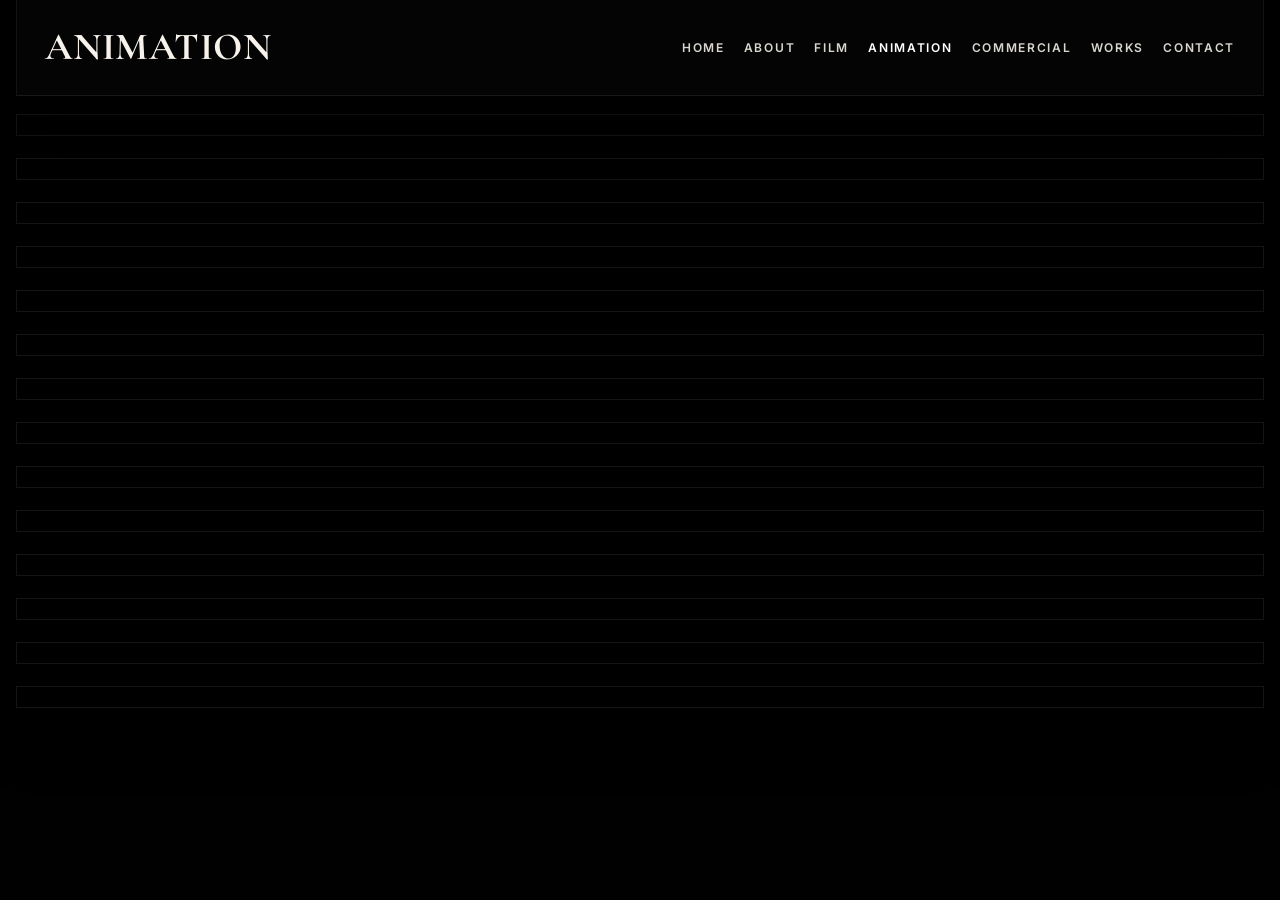
==== index.html @ 599faf60 "Add files via upload" ====
<!DOCTYPE html>
<html lang="ko">
<head>
  <meta charset="UTF-8" />
  <meta name="viewport" content="width=device-width, initial-scale=1.0" />
  <title>SoE! Portfolio</title>
  <link rel="preconnect" href="https://fonts.googleapis.com">
  <link rel="preconnect" href="https://fonts.gstatic.com" crossorigin>
  <link href="https://fonts.googleapis.com/css2?family=Cormorant+Garamond:wght@500;600;700&family=Inter:wght@400;500;600;700&display=swap" rel="stylesheet">
  <link rel="stylesheet" href="styles.css" />
</head>
<body>
  <header class="site-header">
    <div class="site-header__inner">
      <div id="currentLabel" class="current-label">SoE!</div>
      <nav class="site-nav" aria-label="Primary">
        <a href="#home" data-nav="home">HOME</a>
        <a href="#about" data-nav="about">ABOUT</a>
        <a href="#film" data-nav="film">FILM</a>
        <a href="#animation-1" data-nav="animation">ANIMATION</a>
        <a href="#commercial-1" data-nav="commercial">COMMERCIAL</a>
        <a href="#works-1" data-nav="works">WORKS</a>
        <a href="#contact-1" data-nav="contact">CONTACT</a>
      </nav>
    </div>
  </header>

  <main>
    <section id="home" class="panel" data-group="home">
      <div class="panel__inner video-frame" data-video="assets/page_01.mp4" data-poster="assets/page_01.png">
        <img src="assets/page_01.png" alt="Home visual" loading="eager" />
      </div>
    </section>

    <section id="about" class="panel" data-group="about">
      <div class="panel__inner video-frame" data-video="assets/page_02.mp4" data-poster="assets/page_02.png">
        <img src="assets/page_02.png" alt="About visual" loading="lazy" />
      </div>
    </section>

    <section id="film" class="panel" data-group="film">
      <div class="panel__inner video-frame" data-video="assets/page_03.mp4" data-poster="assets/page_03.png">
        <img src="assets/page_03.png" alt="Film visual" loading="lazy" />
      </div>
    </section>

    <section id="animation-1" class="panel" data-group="animation">
      <div class="panel__inner video-frame" data-video="assets/page_04.mp4" data-poster="assets/page_04.png">
        <img src="assets/page_04.png" alt="Animation visual 1" loading="lazy" />
      </div>
    </section>

    <section id="animation-2" class="panel" data-group="animation">
      <div class="panel__inner video-frame" data-video="assets/page_05.mp4" data-poster="assets/page_05.png">
        <img src="assets/page_05.png" alt="Animation visual 2" loading="lazy" />
      </div>
    </section>

    <section id="commercial-1" class="panel" data-group="commercial">
      <div class="panel__inner video-frame" data-video="assets/page_06.mp4" data-poster="assets/page_06.png">
        <img src="assets/page_06.png" alt="Commercial visual 1" loading="lazy" />
      </div>
    </section>

    <section id="commercial-2" class="panel" data-group="commercial">
      <div class="panel__inner video-frame" data-video="assets/page_07.mp4" data-poster="assets/page_07.png">
        <img src="assets/page_07.png" alt="Commercial visual 2" loading="lazy" />
      </div>
    </section>

    <section id="commercial-3" class="panel" data-group="commercial">
      <div class="panel__inner video-frame" data-video="assets/page_08.mp4" data-poster="assets/page_08.png">
        <img src="assets/page_08.png" alt="Commercial visual 3" loading="lazy" />
      </div>
    </section>

    <section id="works-1" class="panel" data-group="works">
      <div class="panel__inner video-frame" data-video="assets/page_09.mp4" data-poster="assets/page_09.png">
        <img src="assets/page_09.png" alt="Works visual 1" loading="lazy" />
      </div>
    </section>

    <section id="works-2" class="panel" data-group="works">
      <div class="panel__inner video-frame" data-video="assets/page_10.mp4" data-poster="assets/page_10.png">
        <img src="assets/page_10.png" alt="Works visual 2" loading="lazy" />
      </div>
    </section>

    <section id="works-3" class="panel" data-group="works">
      <div class="panel__inner video-frame" data-video="assets/page_11.mp4" data-poster="assets/page_11.png">
        <img src="assets/page_11.png" alt="Works visual 3" loading="lazy" />
      </div>
    </section>

    <section id="works-4" class="panel" data-group="works">
      <div class="panel__inner video-frame" data-video="assets/page_12.mp4" data-poster="assets/page_12.png">
        <img src="assets/page_12.png" alt="Works visual 4" loading="lazy" />
      </div>
    </section>

    <section id="contact-1" class="panel" data-group="contact">
      <div class="panel__inner video-frame" data-video="assets/page_13.mp4" data-poster="assets/page_13.png">
        <img src="assets/page_13.png" alt="Contact visual 1" loading="lazy" />
      </div>
    </section>

    <section id="contact-2" class="panel" data-group="contact">
      <div class="panel__inner video-frame" data-video="assets/page_14.mp4" data-poster="assets/page_14.png">
        <img src="assets/page_14.png" alt="Contact visual 2" loading="lazy" />
      </div>
    </section>
  </main>

  <button class="back-to-top" aria-label="Back to top">↑</button>

  <script src="script.js"></script>
</body>
</html>
---- styles.css ----
:root{
  --bg:#010101;
  --panel:#060606;
  --text:#f7f2ec;
  --line:rgba(255,255,255,.1);
  --header-h:96px;
  --page-width:min(1440px, calc(100vw - 32px));
  --shadow:0 22px 60px rgba(0,0,0,.42);
}

*{box-sizing:border-box}
html{scroll-behavior:smooth}
body{
  margin:0;
  background:var(--bg);
  color:var(--text);
  font-family:Inter,system-ui,sans-serif;
}

.site-header{
  position:fixed;
  inset:0 0 auto 0;
  z-index:100;
  pointer-events:none;
}

.site-header__inner{
  width:var(--page-width);
  height:var(--header-h);
  margin:0 auto;
  display:flex;
  align-items:center;
  justify-content:space-between;
  gap:24px;
  padding:20px 28px;
  background:rgba(5,5,5,.92);
  border-inline:1px solid rgba(255,255,255,.06);
  border-bottom:1px solid rgba(255,255,255,.08);
  backdrop-filter:blur(8px);
  box-shadow:var(--shadow);
  pointer-events:auto;
}

.current-label{
  flex:0 0 auto;
  font-family:"Cormorant Garamond", serif;
  font-size:clamp(34px, 3vw, 58px);
  font-weight:700;
  line-height:.9;
  letter-spacing:.02em;
  text-transform:uppercase;
  white-space:nowrap;
}

.site-nav{
  display:flex;
  align-items:center;
  justify-content:flex-end;
  gap:clamp(14px, 1.5vw, 28px);
  flex-wrap:wrap;
}

.site-nav a{
  color:rgba(247,242,236,.88);
  text-decoration:none;
  font-size:clamp(12px,.9vw,15px);
  line-height:1;
  letter-spacing:.14em;
  font-weight:600;
  text-transform:uppercase;
  transition:color .18s ease, opacity .18s ease;
}

.site-nav a:hover,
.site-nav a[aria-current="page"]{
  color:#fff;
}

main{
  padding:calc(var(--header-h) + 18px) 16px 72px;
}

.panel{
  width:var(--page-width);
  margin:0 auto 22px;
  scroll-margin-top:calc(var(--header-h) + 16px);
}

.panel__inner{
  position:relative;
  background:var(--panel);
  border:1px solid rgba(255,255,255,.06);
  box-shadow:var(--shadow);
  overflow:hidden;
}

.panel__inner img,
.panel__inner video{
  display:block;
  width:100%;
  height:auto;
}

.panel__inner img{
  opacity:1;
}

.panel__inner.has-video img{
  opacity:0;
  pointer-events:none;
}

.panel__inner.video-fallback img{
  opacity:1;
  pointer-events:auto;
}

.panel__inner video{
  position:absolute;
  inset:0;
  width:100%;
  height:100%;
  object-fit:cover;
  opacity:1;
  background:#000;
}

.panel__inner.video-fallback video{
  opacity:0;
  pointer-events:none;
}

.back-to-top{
  position:fixed;
  right:22px;
  bottom:22px;
  width:46px;
  height:46px;
  border:1px solid rgba(255,255,255,.16);
  background:rgba(255,255,255,.06);
  color:var(--text);
  border-radius:999px;
  cursor:pointer;
  z-index:110;
  display:grid;
  place-items:center;
  opacity:0;
  pointer-events:none;
  transition:opacity .2s ease, transform .2s ease;
}

.back-to-top.show{
  opacity:1;
  pointer-events:auto;
}
.back-to-top:hover{transform:translateY(-2px)}

@media (max-width: 900px){
  :root{ --header-h:126px; --page-width:calc(100vw - 16px); }
  .site-header__inner{
    align-items:flex-start;
    justify-content:center;
    flex-direction:column;
    gap:14px;
    padding:16px;
  }
  .current-label{ font-size:clamp(28px, 7vw, 42px); }
  .site-nav{
    width:100%;
    justify-content:center;
    gap:10px;
  }
  .site-nav a{
    font-size:10px;
    letter-spacing:.1em;
  }
  main{ padding:calc(var(--header-h) + 12px) 8px 56px; }
  .panel{ margin-bottom:14px; }
}
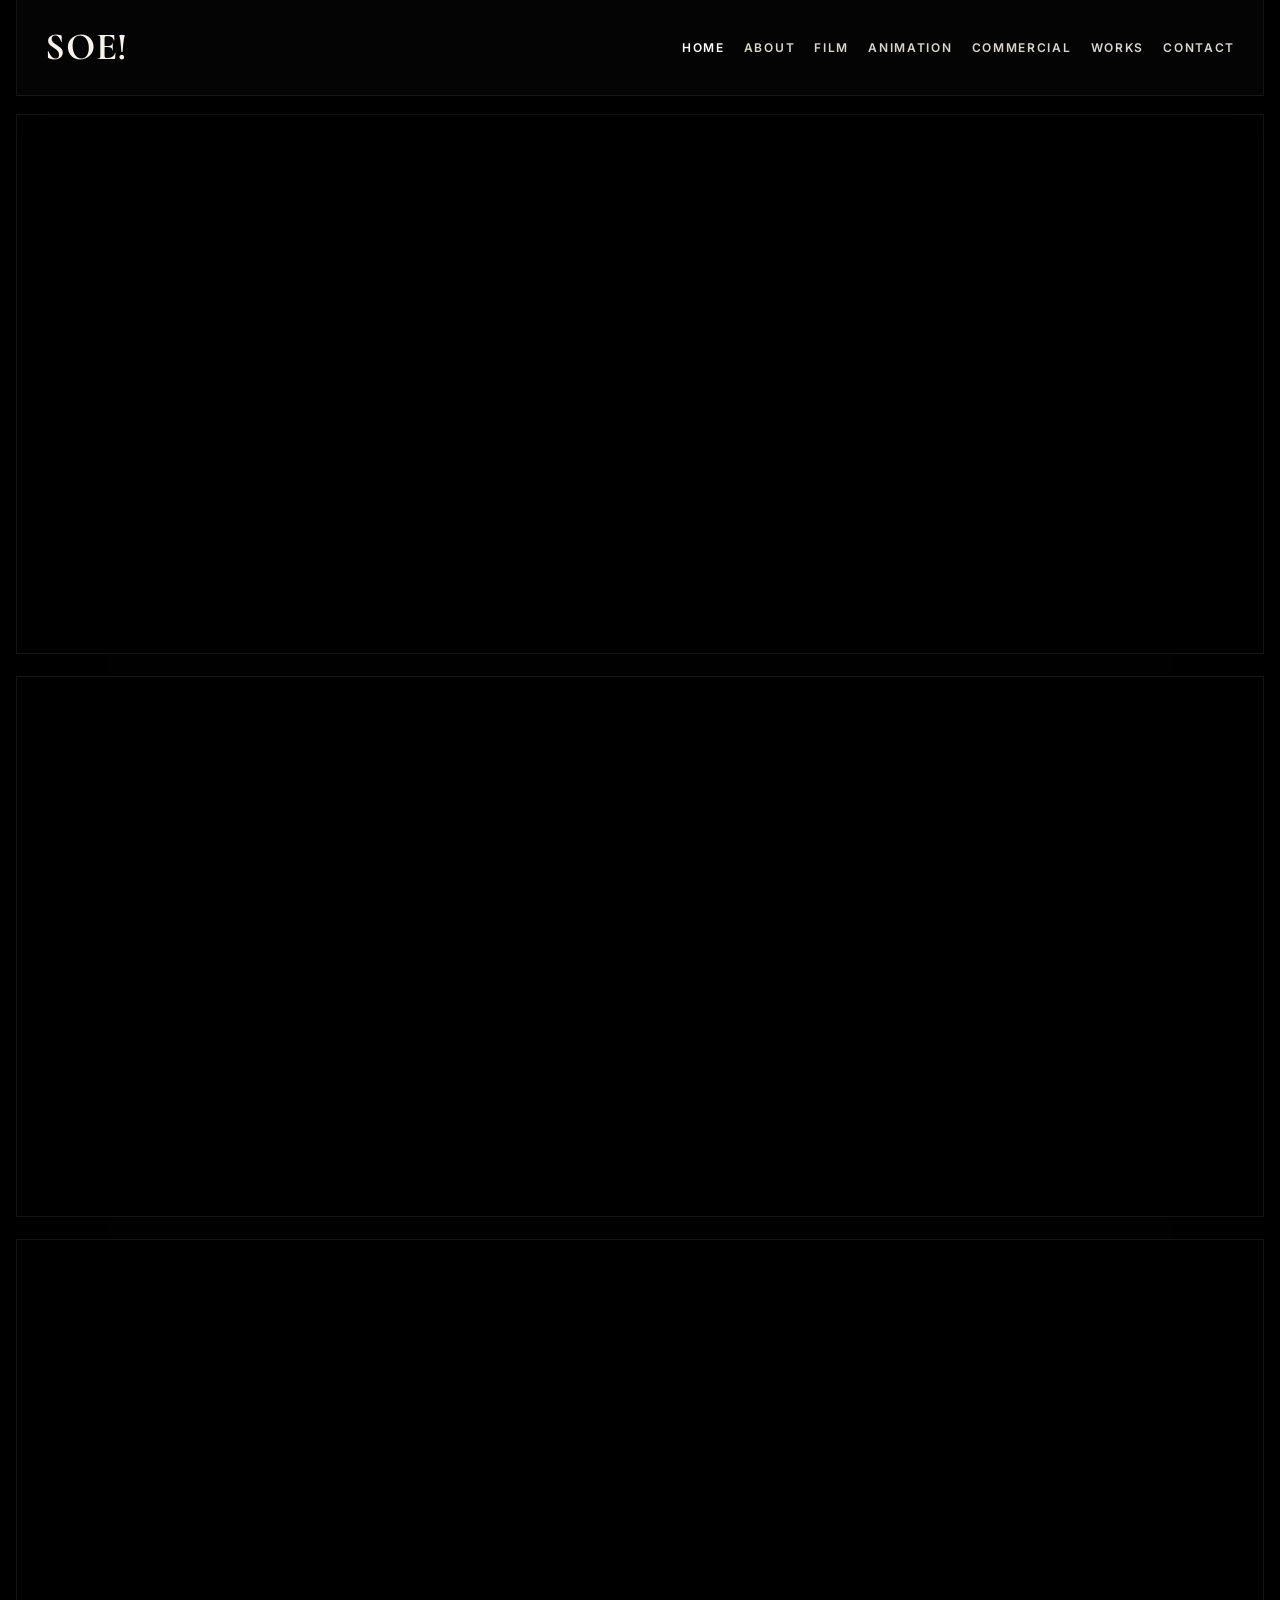
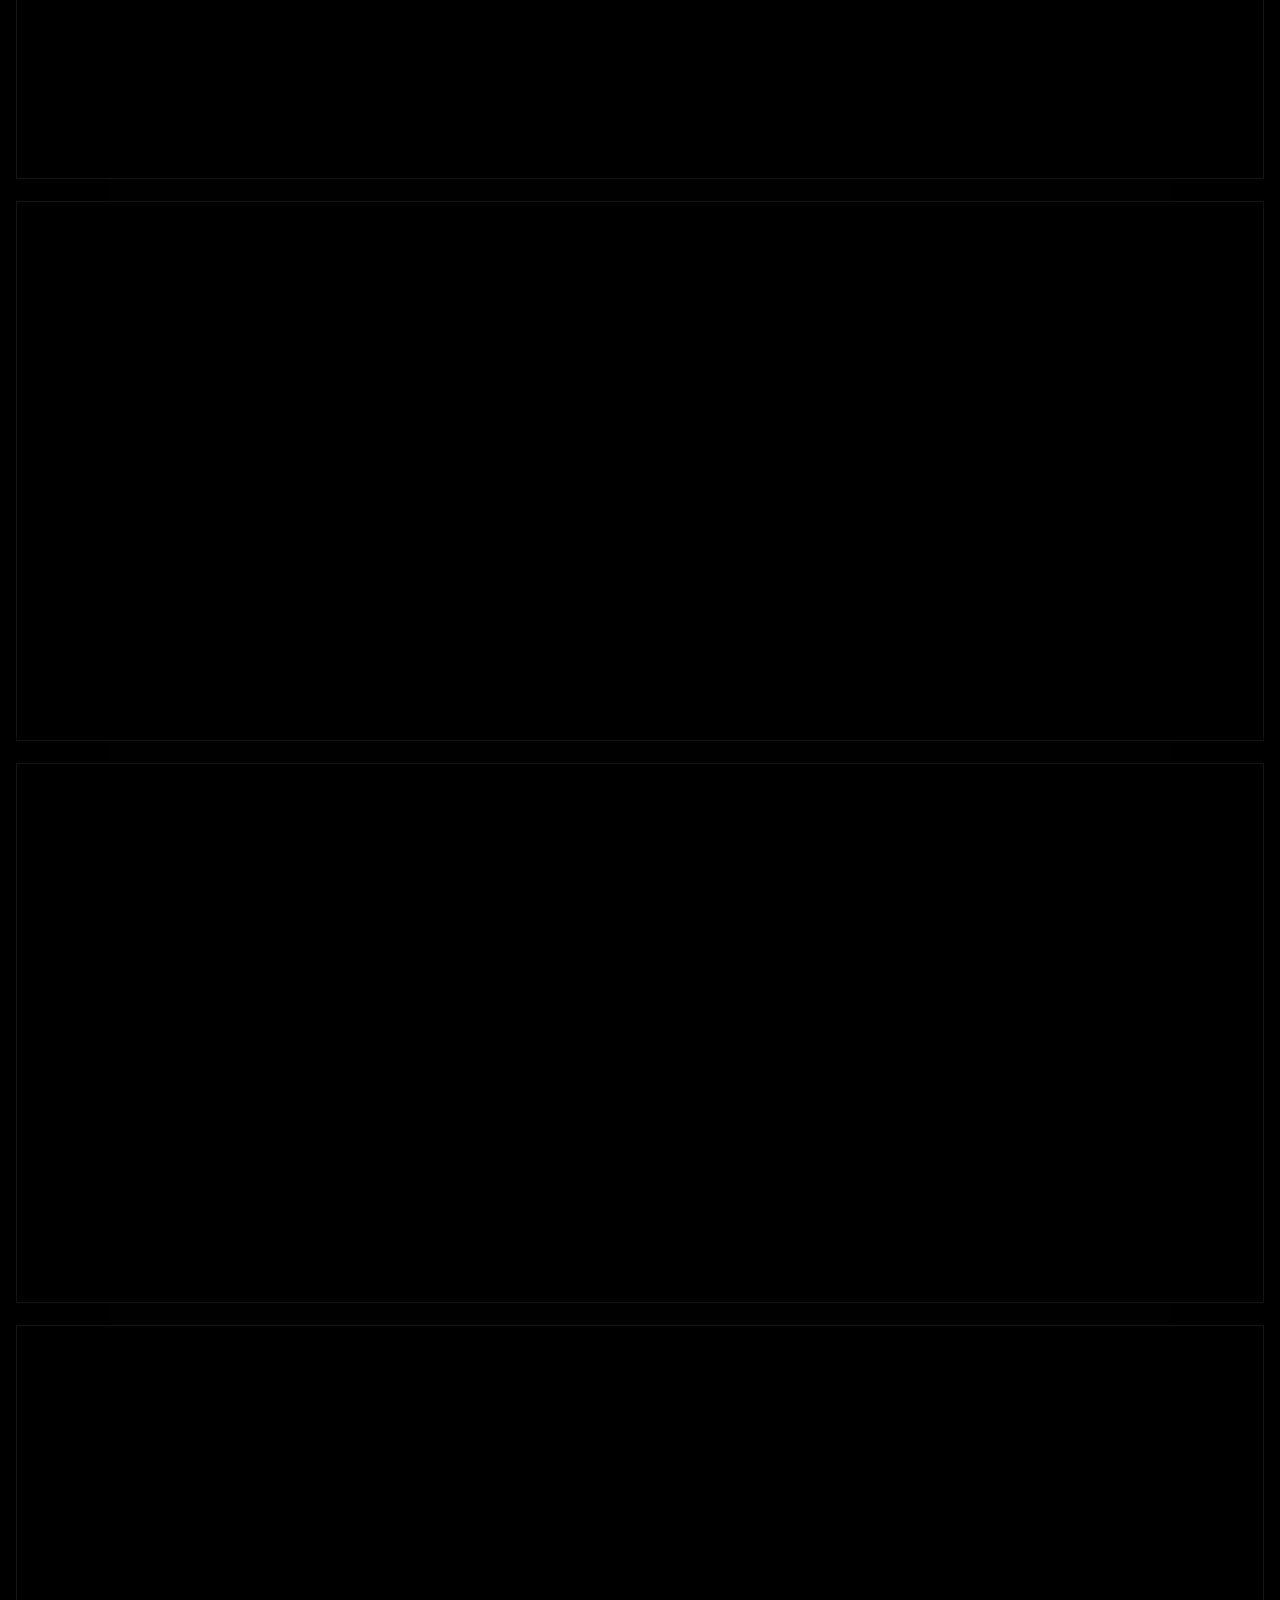
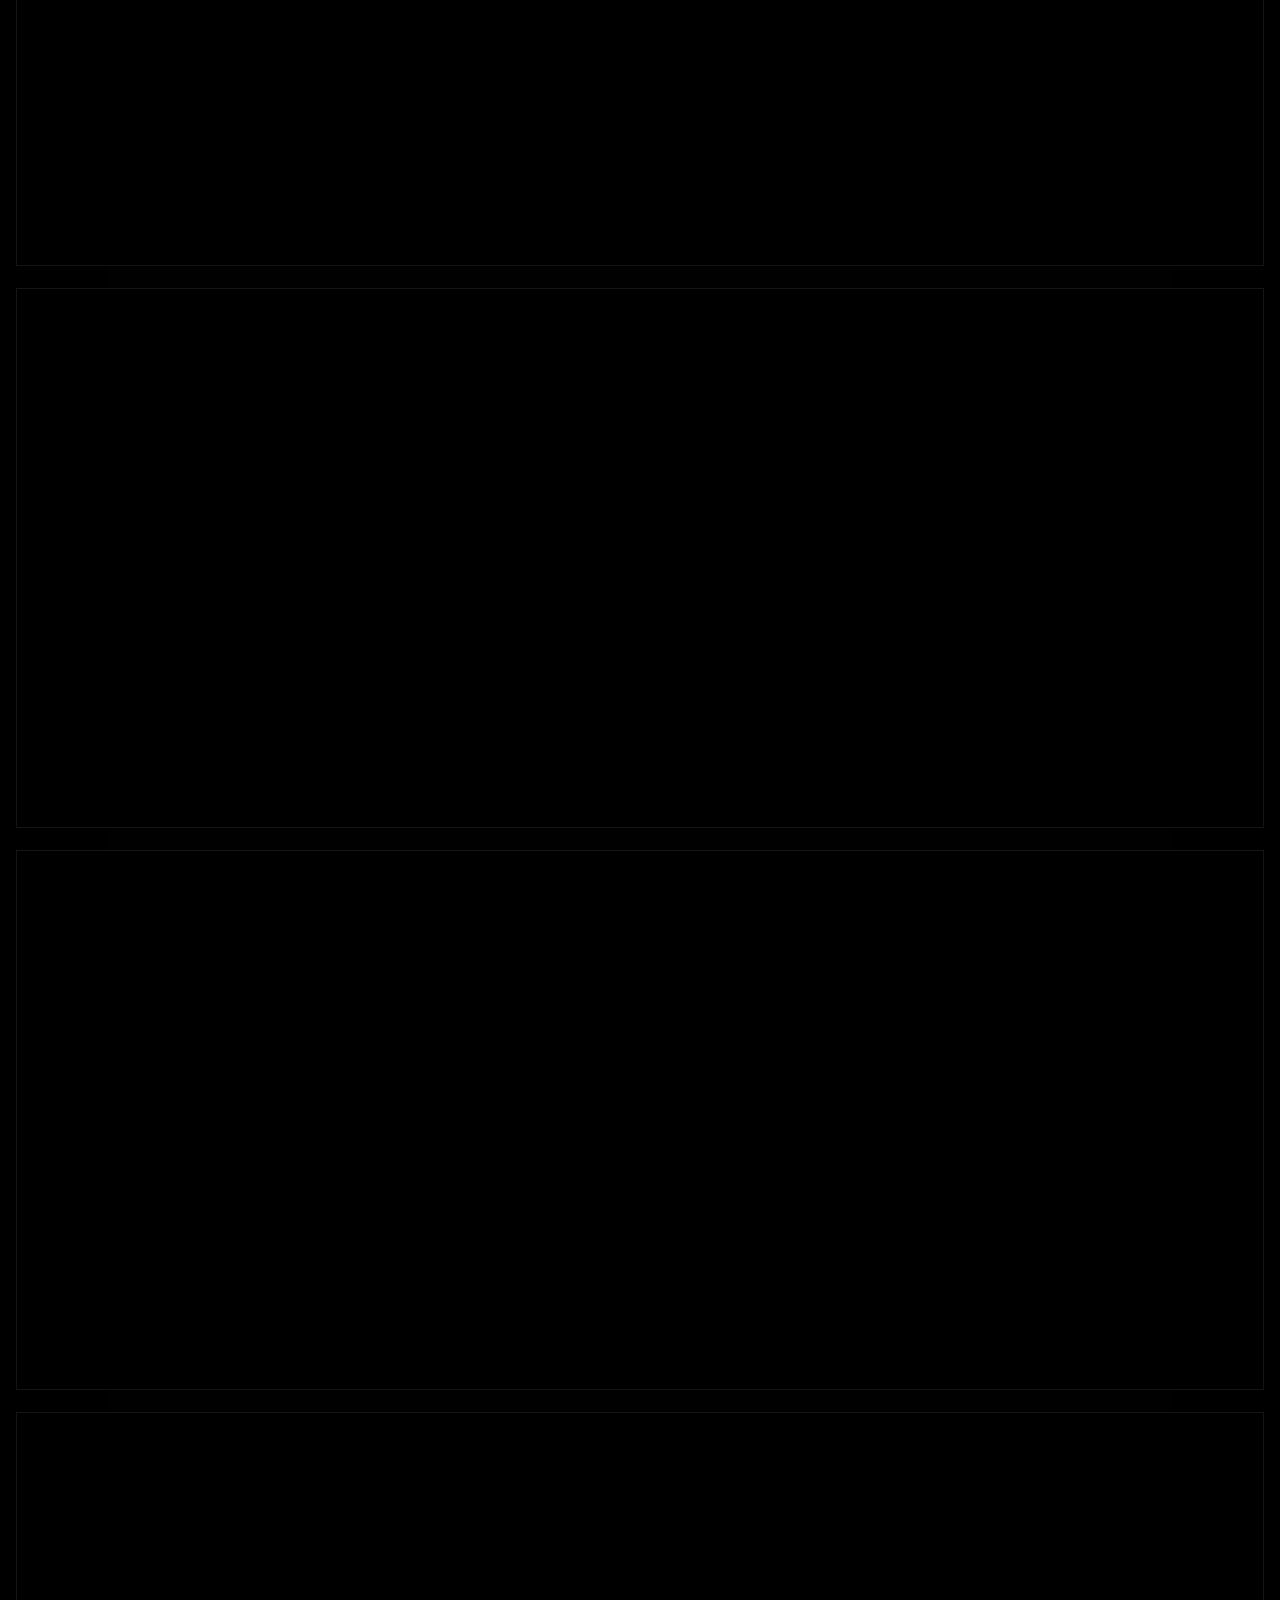
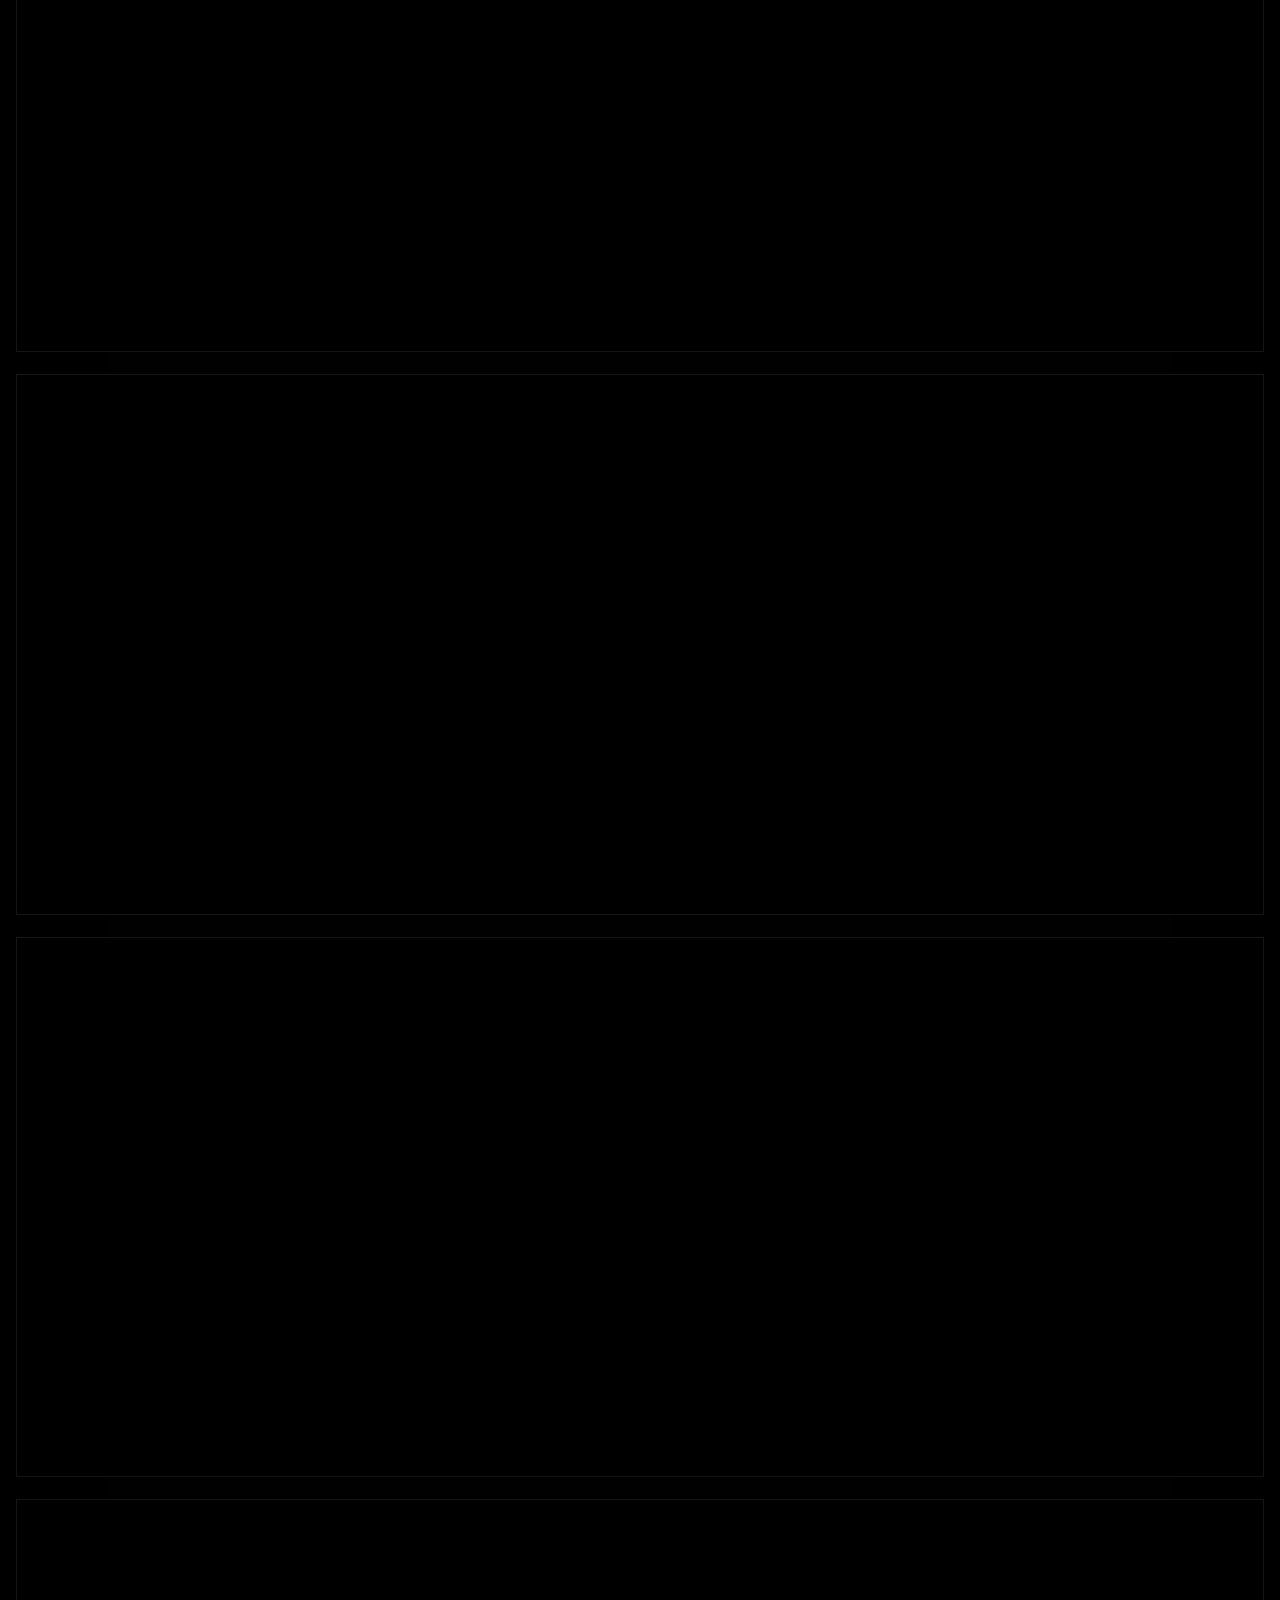
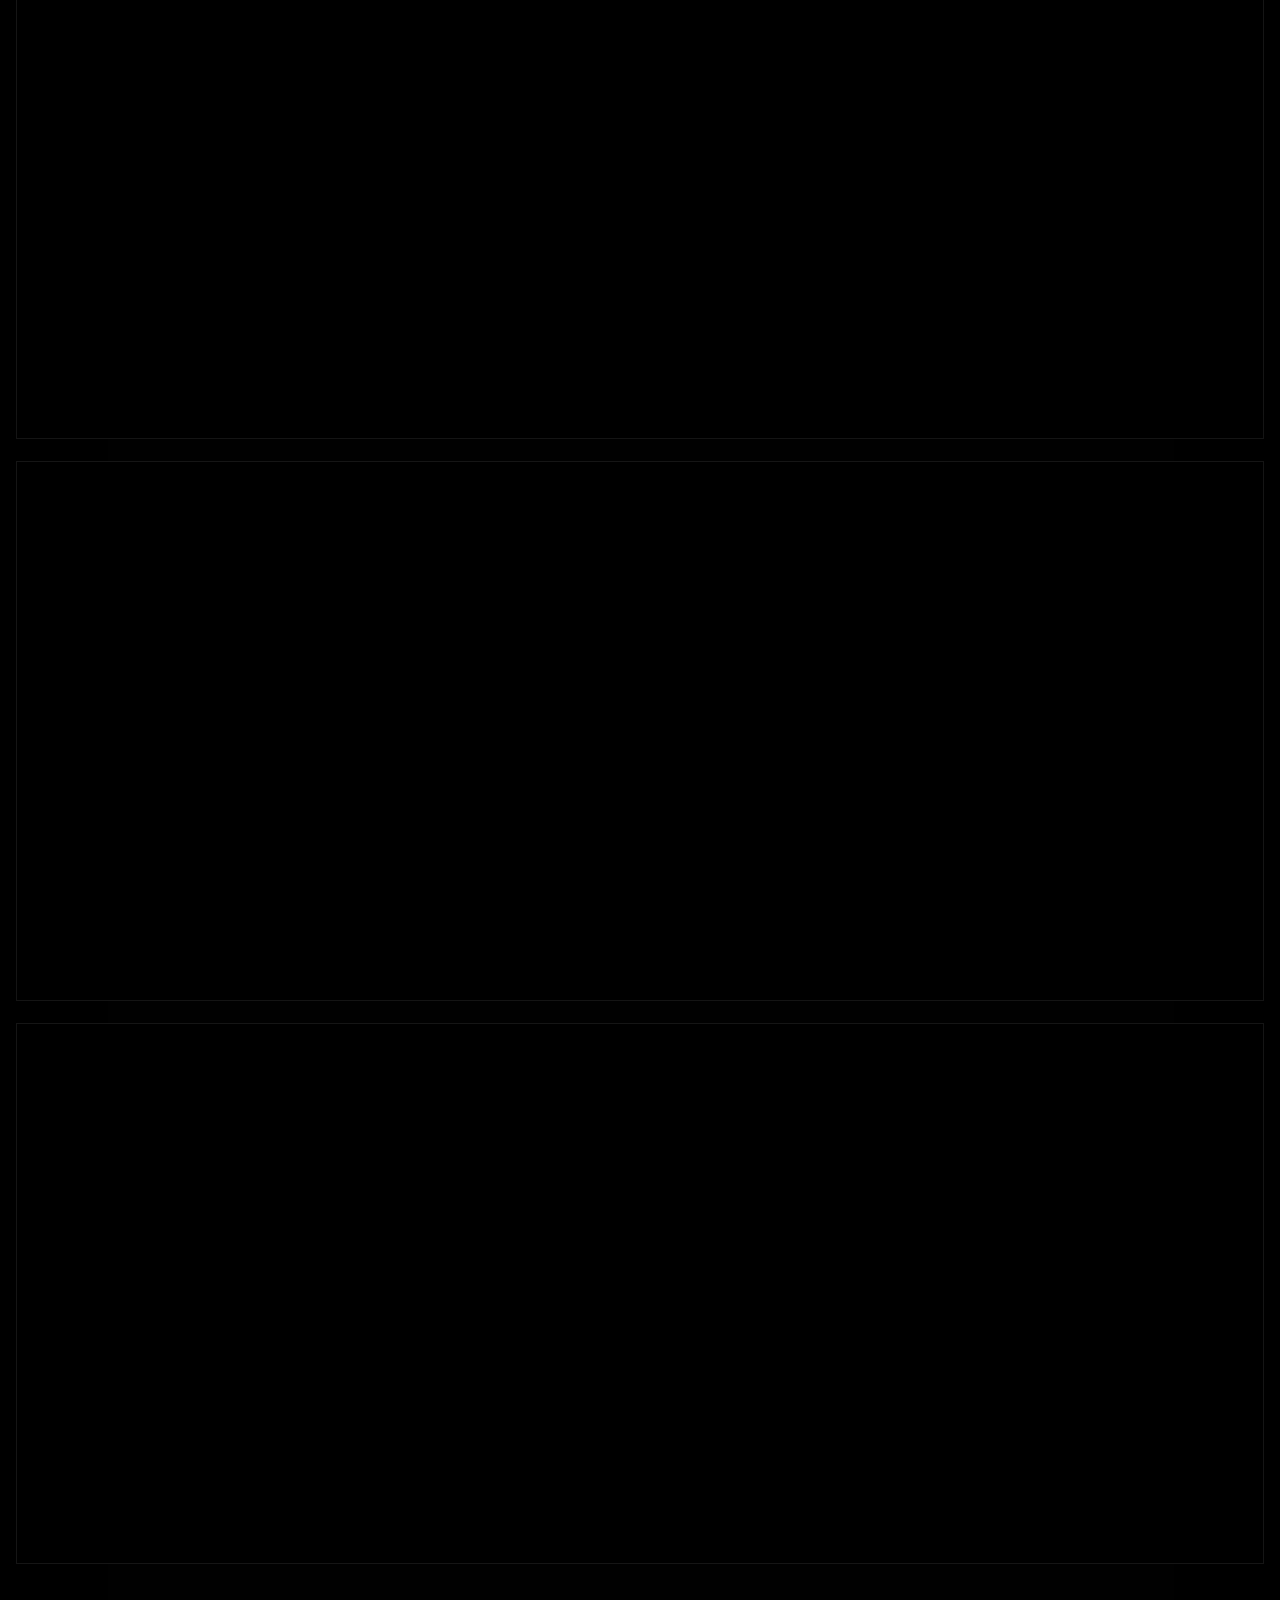
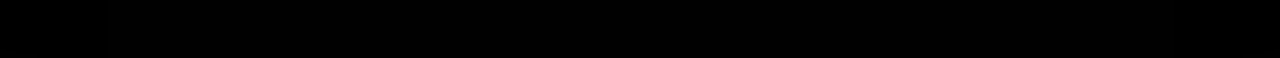
==== commit 15ace55f: "Add project media crop and watch film links" ====
--- a/index.html
+++ b/index.html
@@ -41,42 +41,91 @@
     <section id="film" class="panel" data-group="film">
       <div class="panel__inner video-frame" data-video="assets/page_03.mp4" data-poster="assets/page_03.png">
         <img src="assets/page_03.png" alt="Film visual" loading="lazy" />
+        <a
+          class="watch-film-link watch-film-link--film"
+          href="https://www.youtube.com/"
+          target="_blank"
+          rel="noopener noreferrer"
+          aria-label="Watch film for Film project"
+        ></a>
       </div>
     </section>
 
     <section id="animation-1" class="panel" data-group="animation">
       <div class="panel__inner video-frame" data-video="assets/page_04.mp4" data-poster="assets/page_04.png">
         <img src="assets/page_04.png" alt="Animation visual 1" loading="lazy" />
+        <a
+          class="watch-film-link watch-film-link--animation-1"
+          href="https://www.youtube.com/"
+          target="_blank"
+          rel="noopener noreferrer"
+          aria-label="Watch film for Animation project 1"
+        ></a>
       </div>
     </section>
 
     <section id="animation-2" class="panel" data-group="animation">
       <div class="panel__inner video-frame" data-video="assets/page_05.mp4" data-poster="assets/page_05.png">
         <img src="assets/page_05.png" alt="Animation visual 2" loading="lazy" />
+        <a
+          class="watch-film-link watch-film-link--animation-2"
+          href="https://www.youtube.com/"
+          target="_blank"
+          rel="noopener noreferrer"
+          aria-label="Watch film for Animation project 2"
+        ></a>
       </div>
     </section>
 
     <section id="commercial-1" class="panel" data-group="commercial">
       <div class="panel__inner video-frame" data-video="assets/page_06.mp4" data-poster="assets/page_06.png">
         <img src="assets/page_06.png" alt="Commercial visual 1" loading="lazy" />
+        <a
+          class="watch-film-link watch-film-link--commercial-1"
+          href="https://www.youtube.com/"
+          target="_blank"
+          rel="noopener noreferrer"
+          aria-label="Watch film for Commercial project 1"
+        ></a>
       </div>
     </section>
 
     <section id="commercial-2" class="panel" data-group="commercial">
       <div class="panel__inner video-frame" data-video="assets/page_07.mp4" data-poster="assets/page_07.png">
         <img src="assets/page_07.png" alt="Commercial visual 2" loading="lazy" />
+        <a
+          class="watch-film-link watch-film-link--commercial-2"
+          href="https://www.youtube.com/"
+          target="_blank"
+          rel="noopener noreferrer"
+          aria-label="Watch film for Commercial project 2"
+        ></a>
       </div>
     </section>
 
     <section id="commercial-3" class="panel" data-group="commercial">
       <div class="panel__inner video-frame" data-video="assets/page_08.mp4" data-poster="assets/page_08.png">
         <img src="assets/page_08.png" alt="Commercial visual 3" loading="lazy" />
+        <a
+          class="watch-film-link watch-film-link--commercial-3"
+          href="https://www.youtube.com/"
+          target="_blank"
+          rel="noopener noreferrer"
+          aria-label="Watch film for Commercial project 3"
+        ></a>
       </div>
     </section>
 
     <section id="works-1" class="panel" data-group="works">
       <div class="panel__inner video-frame" data-video="assets/page_09.mp4" data-poster="assets/page_09.png">
         <img src="assets/page_09.png" alt="Works visual 1" loading="lazy" />
+        <a
+          class="watch-film-link watch-film-link--works-1"
+          href="https://www.youtube.com/"
+          target="_blank"
+          rel="noopener noreferrer"
+          aria-label="Watch film for Works project 1"
+        ></a>
       </div>
     </section>
 
--- a/styles.css
+++ b/styles.css
@@ -5,6 +5,8 @@
   --line:rgba(255,255,255,.1);
   --header-h:96px;
   --page-width:min(1440px, calc(100vw - 32px));
+  --project-crop-ratio:2.30993;
+  --project-crop-focus-y:53.5%;
   --shadow:0 22px 60px rgba(0,0,0,.42);
 }
 
@@ -88,6 +90,7 @@
 
 .panel__inner{
   position:relative;
+  aspect-ratio:var(--project-crop-ratio);
   background:var(--panel);
   border:1px solid rgba(255,255,255,.06);
   box-shadow:var(--shadow);
@@ -96,31 +99,30 @@
 
 .panel__inner img,
 .panel__inner video{
-  display:block;
-  width:100%;
-  height:auto;
-}
-
-.panel__inner img{
-  opacity:1;
-}
-
-.panel__inner.has-video img{
-  opacity:0;
-  pointer-events:none;
-}
-
-.panel__inner.video-fallback img{
-  opacity:1;
-  pointer-events:auto;
-}
-
-.panel__inner video{
   position:absolute;
   inset:0;
+  display:block;
   width:100%;
   height:100%;
   object-fit:cover;
+  object-position:center var(--project-crop-focus-y);
+}
+
+.panel__inner img{
+  opacity:1;
+}
+
+.panel__inner.has-video img{
+  opacity:0;
+  pointer-events:none;
+}
+
+.panel__inner.video-fallback img{
+  opacity:1;
+  pointer-events:auto;
+}
+
+.panel__inner video{
   opacity:1;
   background:#000;
 }
@@ -128,6 +130,61 @@
 .panel__inner.video-fallback video{
   opacity:0;
   pointer-events:none;
+}
+
+.watch-film-link{
+  position:absolute;
+  z-index:3;
+  display:block;
+}
+
+.watch-film-link--film{
+  left:82.15%;
+  top:42.3%;
+  width:11.3%;
+  height:4.9%;
+}
+
+.watch-film-link--animation-1{
+  left:82.45%;
+  top:73.1%;
+  width:11.1%;
+  height:4.9%;
+}
+
+.watch-film-link--animation-2{
+  left:43.9%;
+  top:78.2%;
+  width:11.1%;
+  height:5%;
+}
+
+.watch-film-link--commercial-1{
+  left:43.45%;
+  top:84.4%;
+  width:11.2%;
+  height:5%;
+}
+
+.watch-film-link--commercial-2{
+  left:44%;
+  top:84.2%;
+  width:11.1%;
+  height:4.9%;
+}
+
+.watch-film-link--commercial-3{
+  left:44%;
+  top:85.1%;
+  width:11.1%;
+  height:4.9%;
+}
+
+.watch-film-link--works-1{
+  left:82.8%;
+  top:84.9%;
+  width:11%;
+  height:4.8%;
 }
 
 .back-to-top{
@@ -176,4 +233,4 @@
   }
   main{ padding:calc(var(--header-h) + 12px) 8px 56px; }
   .panel{ margin-bottom:14px; }
-}+}
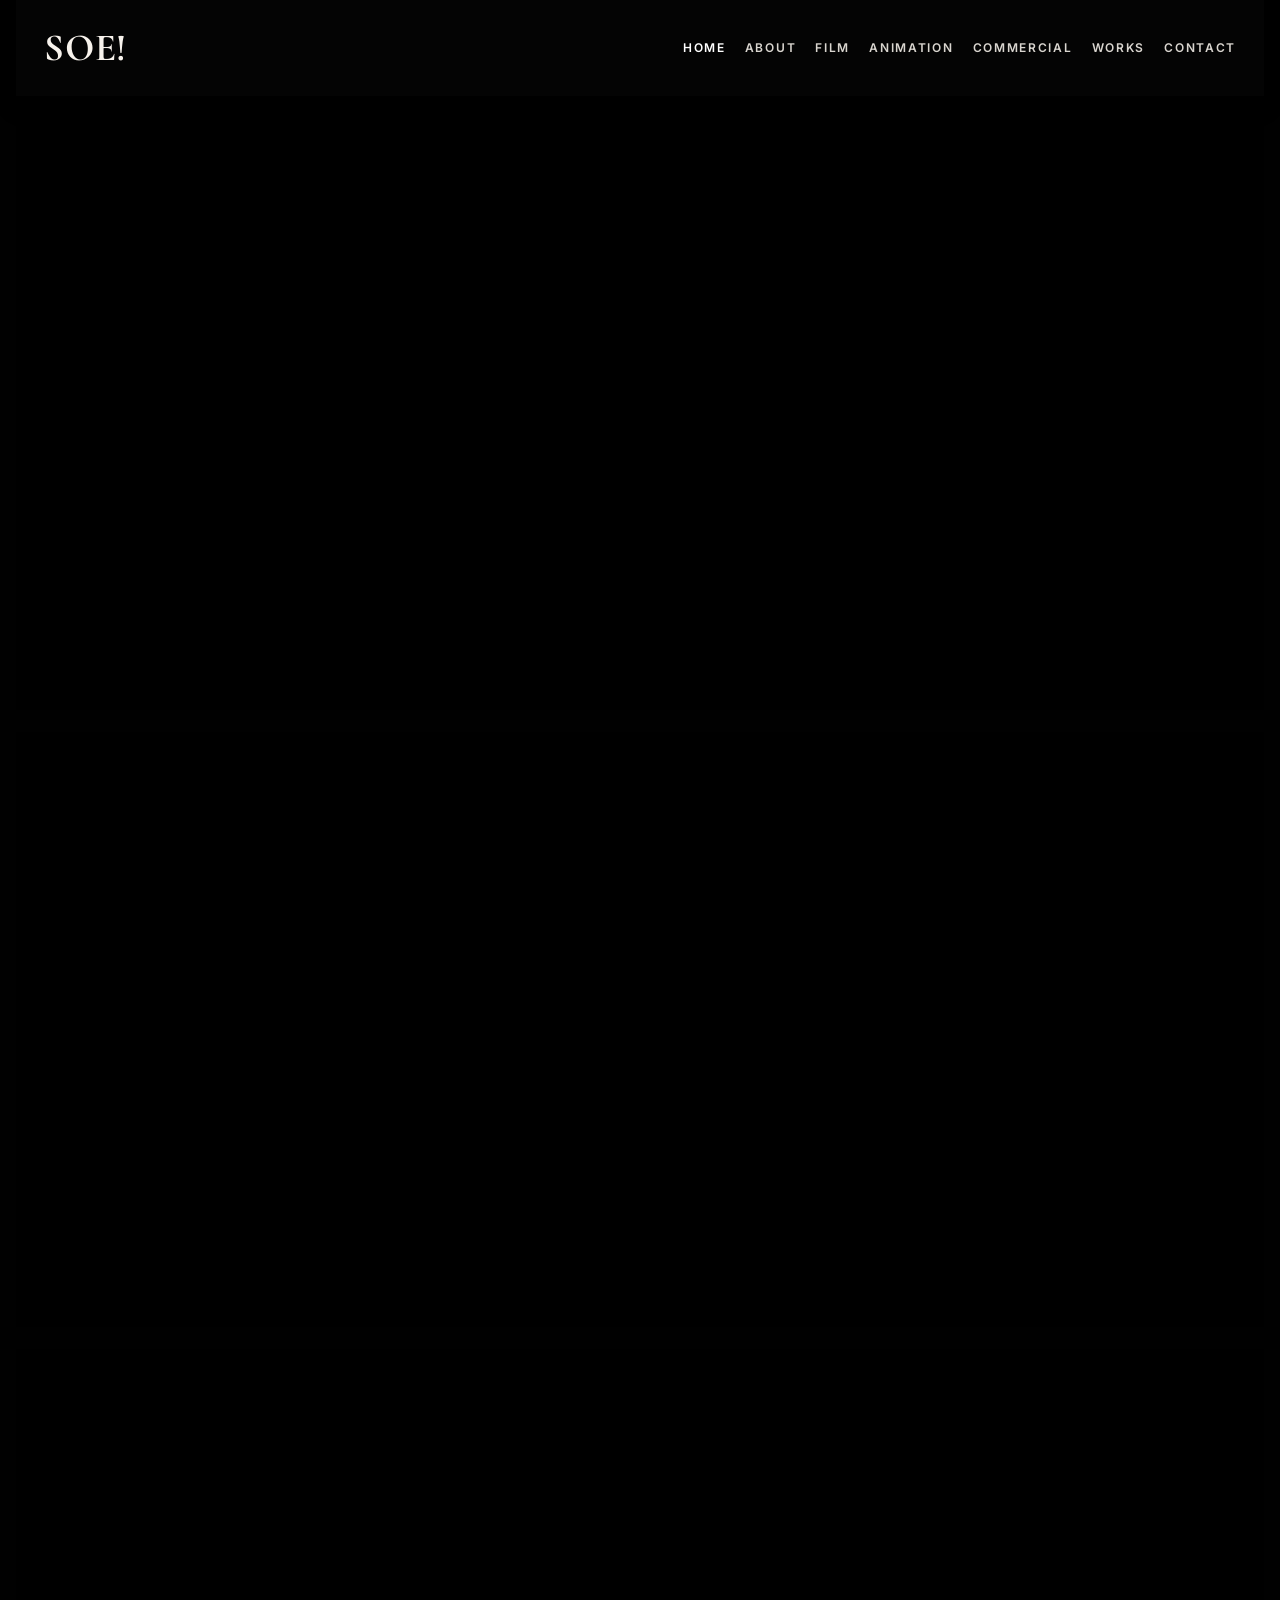
==== commit eaaad885: "Update index.html" ====
--- a/index.html
+++ b/index.html
@@ -142,11 +142,11 @@
     </section>
 
     <section id="works-4" class="panel" data-group="works">
-      <div class="panel__inner video-frame" data-video="assets/page_12.mp4" data-poster="assets/page_12.png">
-        <img src="assets/page_12.png" alt="Works visual 4" loading="lazy" />
-      </div>
-    </section>
-
+  <div class="panel__inner video-frame" data-video="assets/page_12.mp4" data-poster="assets/page_12.png" data-loop="true">
+    <img src="assets/page_12.png" alt="Works visual 4" loading="lazy" />
+  </div>
+</section>
+    
     <section id="contact-1" class="panel" data-group="contact">
       <div class="panel__inner video-frame" data-video="assets/page_13.mp4" data-poster="assets/page_13.png">
         <img src="assets/page_13.png" alt="Contact visual 1" loading="lazy" />
--- a/styles.css
+++ b/styles.css
@@ -2,12 +2,12 @@
   --bg:#010101;
   --panel:#060606;
   --text:#f7f2ec;
-  --line:rgba(255,255,255,.1);
+  --line:transparent;
   --header-h:96px;
   --page-width:min(1440px, calc(100vw - 32px));
-  --project-crop-ratio:2.30993;
-  --project-crop-focus-y:53.5%;
-  --shadow:0 22px 60px rgba(0,0,0,.42);
+  --project-crop-ratio:2.09498;
+  --project-crop-focus-y:100%;
+  --shadow:none;
 }
 
 *{box-sizing:border-box}
@@ -36,10 +36,10 @@
   gap:24px;
   padding:20px 28px;
   background:rgba(5,5,5,.92);
-  border-inline:1px solid rgba(255,255,255,.06);
-  border-bottom:1px solid rgba(255,255,255,.08);
+  border:none;
+  outline:none;
   backdrop-filter:blur(8px);
-  box-shadow:var(--shadow);
+  box-shadow:0 8px 24px rgba(0,0,0,.18);
   pointer-events:auto;
 }
 
@@ -92,8 +92,9 @@
   position:relative;
   aspect-ratio:var(--project-crop-ratio);
   background:var(--panel);
-  border:1px solid rgba(255,255,255,.06);
-  box-shadow:var(--shadow);
+  border:none;
+  outline:none;
+  box-shadow:none;
   overflow:hidden;
 }
 
@@ -110,6 +111,8 @@
 
 .panel__inner img{
   opacity:1;
+  pointer-events:none;
+  z-index:0;
 }
 
 .panel__inner.has-video img{
@@ -119,12 +122,14 @@
 
 .panel__inner.video-fallback img{
   opacity:1;
-  pointer-events:auto;
+  pointer-events:none;
 }
 
 .panel__inner video{
   opacity:1;
   background:#000;
+  pointer-events:none;
+  z-index:1;
 }
 
 .panel__inner.video-fallback video{
@@ -134,57 +139,59 @@
 
 .watch-film-link{
   position:absolute;
-  z-index:3;
+  z-index:20;
   display:block;
+  pointer-events:auto;
+  cursor:pointer;
 }
 
 .watch-film-link--film{
   left:82.15%;
-  top:42.3%;
+  top:38.35%;
   width:11.3%;
-  height:4.9%;
+  height:4.45%;
 }
 
 .watch-film-link--animation-1{
   left:82.45%;
-  top:73.1%;
-  width:11.1%;
-  height:4.9%;
+  top:66.2%;
+  width:11.1%;
+  height:4.45%;
 }
 
 .watch-film-link--animation-2{
-  left:43.9%;
-  top:78.2%;
-  width:11.1%;
-  height:5%;
+  left:46.2%;
+  top:82.9%;
+  width:11.1%;
+  height:4.55%;
 }
 
 .watch-film-link--commercial-1{
   left:43.45%;
-  top:84.4%;
+  top:76.45%;
   width:11.2%;
-  height:5%;
+  height:4.55%;
 }
 
 .watch-film-link--commercial-2{
-  left:44%;
-  top:84.2%;
-  width:11.1%;
-  height:4.9%;
+  left:43.2%;
+  top:76.8%;
+  width:11.1%;
+  height:4.45%;
 }
 
 .watch-film-link--commercial-3{
   left:44%;
-  top:85.1%;
-  width:11.1%;
-  height:4.9%;
+  top:77.1%;
+  width:11.1%;
+  height:4.45%;
 }
 
 .watch-film-link--works-1{
-  left:82.8%;
-  top:84.9%;
+  left:84.8%;
+  top:88.0%;
   width:11%;
-  height:4.8%;
+  height:4.35%;
 }
 
 .back-to-top{
@@ -193,7 +200,7 @@
   bottom:22px;
   width:46px;
   height:46px;
-  border:1px solid rgba(255,255,255,.16);
+  border:1px solid rgba(255,255,255,.12);
   background:rgba(255,255,255,.06);
   color:var(--text);
   border-radius:999px;
@@ -210,10 +217,17 @@
   opacity:1;
   pointer-events:auto;
 }
-.back-to-top:hover{transform:translateY(-2px)}
+
+.back-to-top:hover{
+  transform:translateY(-2px);
+}
 
 @media (max-width: 900px){
-  :root{ --header-h:126px; --page-width:calc(100vw - 16px); }
+  :root{
+    --header-h:126px;
+    --page-width:calc(100vw - 16px);
+  }
+
   .site-header__inner{
     align-items:flex-start;
     justify-content:center;
@@ -221,16 +235,27 @@
     gap:14px;
     padding:16px;
   }
-  .current-label{ font-size:clamp(28px, 7vw, 42px); }
+
+  .current-label{
+    font-size:clamp(28px, 7vw, 42px);
+  }
+
   .site-nav{
     width:100%;
     justify-content:center;
     gap:10px;
   }
+
   .site-nav a{
     font-size:10px;
     letter-spacing:.1em;
   }
-  main{ padding:calc(var(--header-h) + 12px) 8px 56px; }
-  .panel{ margin-bottom:14px; }
-}
+
+  main{
+    padding:calc(var(--header-h) + 12px) 8px 56px;
+  }
+
+  .panel{
+    margin-bottom:14px;
+  }
+}
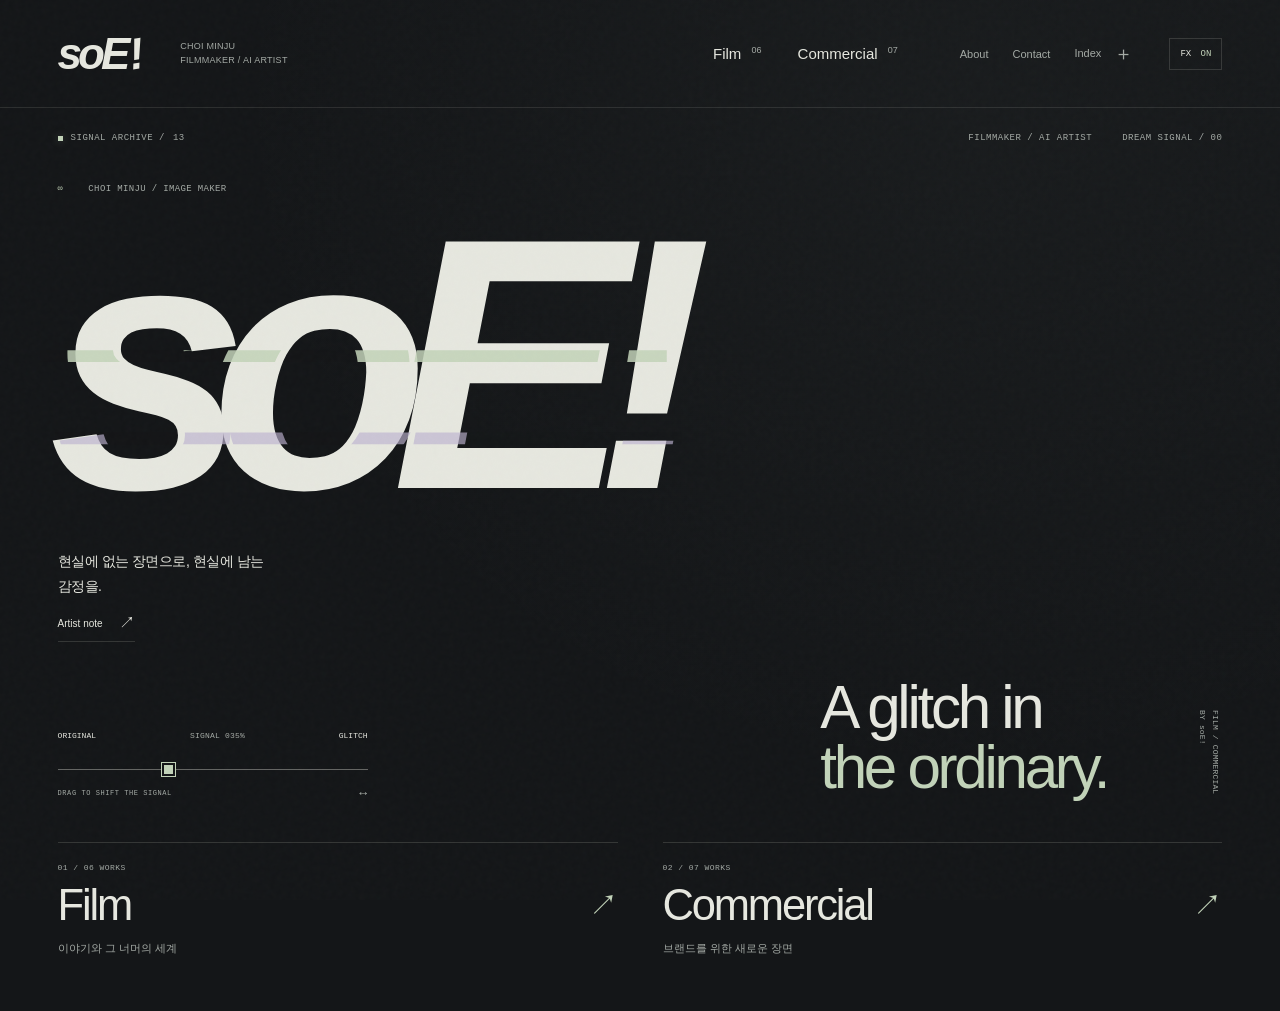
==== commit c7aea96d: "Deploy soE glitch portfolio with film and commercial work" ====
--- a/index.html
+++ b/index.html
@@ -1,167 +1,48 @@
-<!DOCTYPE html>
+<!doctype html>
 <html lang="ko">
 <head>
-  <meta charset="UTF-8" />
-  <meta name="viewport" content="width=device-width, initial-scale=1.0" />
-  <title>SoE! Portfolio</title>
-  <link rel="preconnect" href="https://fonts.googleapis.com">
-  <link rel="preconnect" href="https://fonts.gstatic.com" crossorigin>
-  <link href="https://fonts.googleapis.com/css2?family=Cormorant+Garamond:wght@500;600;700&family=Inter:wght@400;500;600;700&display=swap" rel="stylesheet">
-  <link rel="stylesheet" href="styles.css" />
+<meta charset="utf-8"><meta name="viewport" content="width=device-width,initial-scale=1,viewport-fit=cover"><meta name="theme-color" content="#141618">
+<title>soE! — Signal / Film / Feeling.</title><meta name="description" content="soE! 최민주의 필름과 커머셜. 현실에 없는 장면으로, 현실에 남는 감정을.">
+<link rel="icon" type="image/svg+xml" href="data:image/svg+xml,%3Csvg xmlns='http://www.w3.org/2000/svg' viewBox='0 0 64 64'%3E%3Crect width='64' height='64' fill='%23141618'/%3E%3Cpath d='M27 10h12l-3 29h-7zM28 46h10v10H28z' fill='%23c2d3b9'/%3E%3C/svg%3E">
+<link rel="stylesheet" href="style.css?v=9">
 </head>
-<body>
-  <header class="site-header">
-    <div class="site-header__inner">
-      <div id="currentLabel" class="current-label">SoE!</div>
-      <nav class="site-nav" aria-label="Primary">
-        <a href="#home" data-nav="home">HOME</a>
-        <a href="#about" data-nav="about">ABOUT</a>
-        <a href="#film" data-nav="film">FILM</a>
-        <a href="#animation-1" data-nav="animation">ANIMATION</a>
-        <a href="#commercial-1" data-nav="commercial">COMMERCIAL</a>
-        <a href="#works-1" data-nav="works">WORKS</a>
-        <a href="#contact-1" data-nav="contact">CONTACT</a>
-      </nav>
-    </div>
-  </header>
-
-  <main>
-    <section id="home" class="panel" data-group="home">
-      <div class="panel__inner video-frame" data-video="assets/page_01.mp4" data-poster="assets/page_01.png">
-        <img src="assets/page_01.png" alt="Home visual" loading="eager" />
-      </div>
-    </section>
-
-    <section id="about" class="panel" data-group="about">
-      <div class="panel__inner video-frame" data-video="assets/page_02.mp4" data-poster="assets/page_02.png">
-        <img src="assets/page_02.png" alt="About visual" loading="lazy" />
-      </div>
-    </section>
-
-    <section id="film" class="panel" data-group="film">
-      <div class="panel__inner video-frame" data-video="assets/page_03.mp4" data-poster="assets/page_03.png">
-        <img src="assets/page_03.png" alt="Film visual" loading="lazy" />
-        <a
-          class="watch-film-link watch-film-link--film"
-          href="https://www.youtube.com/"
-          target="_blank"
-          rel="noopener noreferrer"
-          aria-label="Watch film for Film project"
-        ></a>
-      </div>
-    </section>
-
-    <section id="animation-1" class="panel" data-group="animation">
-      <div class="panel__inner video-frame" data-video="assets/page_04.mp4" data-poster="assets/page_04.png">
-        <img src="assets/page_04.png" alt="Animation visual 1" loading="lazy" />
-        <a
-          class="watch-film-link watch-film-link--animation-1"
-          href="https://www.youtube.com/"
-          target="_blank"
-          rel="noopener noreferrer"
-          aria-label="Watch film for Animation project 1"
-        ></a>
-      </div>
-    </section>
-
-    <section id="animation-2" class="panel" data-group="animation">
-      <div class="panel__inner video-frame" data-video="assets/page_05.mp4" data-poster="assets/page_05.png">
-        <img src="assets/page_05.png" alt="Animation visual 2" loading="lazy" />
-        <a
-          class="watch-film-link watch-film-link--animation-2"
-          href="https://www.youtube.com/"
-          target="_blank"
-          rel="noopener noreferrer"
-          aria-label="Watch film for Animation project 2"
-        ></a>
-      </div>
-    </section>
-
-    <section id="commercial-1" class="panel" data-group="commercial">
-      <div class="panel__inner video-frame" data-video="assets/page_06.mp4" data-poster="assets/page_06.png">
-        <img src="assets/page_06.png" alt="Commercial visual 1" loading="lazy" />
-        <a
-          class="watch-film-link watch-film-link--commercial-1"
-          href="https://www.youtube.com/"
-          target="_blank"
-          rel="noopener noreferrer"
-          aria-label="Watch film for Commercial project 1"
-        ></a>
-      </div>
-    </section>
-
-    <section id="commercial-2" class="panel" data-group="commercial">
-      <div class="panel__inner video-frame" data-video="assets/page_07.mp4" data-poster="assets/page_07.png">
-        <img src="assets/page_07.png" alt="Commercial visual 2" loading="lazy" />
-        <a
-          class="watch-film-link watch-film-link--commercial-2"
-          href="https://www.youtube.com/"
-          target="_blank"
-          rel="noopener noreferrer"
-          aria-label="Watch film for Commercial project 2"
-        ></a>
-      </div>
-    </section>
-
-    <section id="commercial-3" class="panel" data-group="commercial">
-      <div class="panel__inner video-frame" data-video="assets/page_08.mp4" data-poster="assets/page_08.png">
-        <img src="assets/page_08.png" alt="Commercial visual 3" loading="lazy" />
-        <a
-          class="watch-film-link watch-film-link--commercial-3"
-          href="https://www.youtube.com/"
-          target="_blank"
-          rel="noopener noreferrer"
-          aria-label="Watch film for Commercial project 3"
-        ></a>
-      </div>
-    </section>
-
-    <section id="works-1" class="panel" data-group="works">
-      <div class="panel__inner video-frame" data-video="assets/page_09.mp4" data-poster="assets/page_09.png">
-        <img src="assets/page_09.png" alt="Works visual 1" loading="lazy" />
-        <a
-          class="watch-film-link watch-film-link--works-1"
-          href="https://www.youtube.com/"
-          target="_blank"
-          rel="noopener noreferrer"
-          aria-label="Watch film for Works project 1"
-        ></a>
-      </div>
-    </section>
-
-    <section id="works-2" class="panel" data-group="works">
-      <div class="panel__inner video-frame" data-video="assets/page_10.mp4" data-poster="assets/page_10.png">
-        <img src="assets/page_10.png" alt="Works visual 2" loading="lazy" />
-      </div>
-    </section>
-
-    <section id="works-3" class="panel" data-group="works">
-      <div class="panel__inner video-frame" data-video="assets/page_11.mp4" data-poster="assets/page_11.png">
-        <img src="assets/page_11.png" alt="Works visual 3" loading="lazy" />
-      </div>
-    </section>
-
-    <section id="works-4" class="panel" data-group="works">
-  <div class="panel__inner video-frame" data-video="assets/page_12.mp4" data-poster="assets/page_12.png" data-loop="true">
-    <img src="assets/page_12.png" alt="Works visual 4" loading="lazy" />
+<body class="intro home-view" data-scene="home">
+<a class="skip-link" href="#exhibition">작품으로 바로 이동</a>
+<header>
+ <a class="logo" href="#home" aria-label="soE! 메인페이지">soE<span>!</span></a>
+ <div class="signature">CHOI MINJU<br>FILMMAKER / AI ARTIST</div>
+ <nav class="section-nav" aria-label="작품 섹션"><button data-section="film">Film <sup id="filmCount">06</sup></button><button data-section="commercial">Commercial <sup id="commercialCount">07</sup></button></nav>
+ <nav class="utility-nav" aria-label="사이트 메뉴"><button data-open="about" class="desktop-link">About</button><button data-open="contact" class="desktop-link">Contact</button><button data-open="index" class="index-nav" aria-label="작품 목록과 메뉴 열기">Index <span>＋</span></button></nav>
+ <button class="motion" id="motion" aria-pressed="true">FX <span>ON</span></button>
+</header>
+<main id="exhibition" aria-label="작품 상영관" tabindex="-1">
+ <div class="scene-backdrop" aria-hidden="true"></div>
+ <div class="stage-top"><span><i class="signal-dot"></i>SIGNAL ARCHIVE / <b id="archiveCount">13</b></span><span id="genre">FILMMAKER / AI ARTIST</span><span id="duration">DREAM SIGNAL</span></div>
+ <div class="work-layout">
+  <div class="project-heading" id="projectHeading"><div class="eyebrow"><span id="projectNumber">00</span><span id="projectSubtitle">CHOI MINJU / IMAGE MAKER</span></div><h1 id="title" data-text="soE!">soE!</h1></div>
+  <div class="media-column">
+   <div class="screen" id="screen">
+    <img id="poster" src="assets/soe-butterfly.jpg" alt="soE!의 상징인 빛나는 나비">
+    <canvas id="visual" aria-hidden="true"></canvas><div class="signal-fallback" aria-hidden="true"></div><div class="vignette" aria-hidden="true"></div><div class="scanlines" aria-hidden="true"></div><div class="glitch-strips" aria-hidden="true"></div>
+    <div class="reality-seam" aria-hidden="true"><span>↔</span></div>
+    <button class="screen-play" id="screenPlay" aria-label="현재 작품 재생"><span class="play-shape" aria-hidden="true"></span><span>PLAY FILM</span></button><span class="coordinate" id="coordinate" aria-hidden="true">[ 050 : 050 ]</span>
+   </div>
+   <div class="media-foot"><span id="frameLabel">FRAME / 00</span><button id="signalPulse" aria-label="작품 이미지에 글리치 효과 주기">DISTORT <span>↯</span></button></div>
+   <div class="awards-row" id="awardsRow" hidden><span class="awards-label">FESTIVAL<br>SELECTIONS</span><div class="project-laurels" id="projectLaurels" aria-label="영화제 선정"></div></div>
   </div>
-</section>
-    
-    <section id="contact-1" class="panel" data-group="contact">
-      <div class="panel__inner video-frame" data-video="assets/page_13.mp4" data-poster="assets/page_13.png">
-        <img src="assets/page_13.png" alt="Contact visual 1" loading="lazy" />
-      </div>
-    </section>
-
-    <section id="contact-2" class="panel" data-group="contact">
-      <div class="panel__inner video-frame" data-video="assets/page_14.mp4" data-poster="assets/page_14.png">
-        <img src="assets/page_14.png" alt="Contact visual 2" loading="lazy" />
-      </div>
-    </section>
-  </main>
-
-  <button class="back-to-top" aria-label="Back to top">↑</button>
-
-  <script src="script.js"></script>
-</body>
-</html>
+  <div class="project-caption"><p id="caption">현실에 없는 장면으로, 현실에 남는 감정을.</p><p id="summary">영화와 애니메이션, 브랜드 필름. soE!가 만드는 낯설고 아름다운 세계.</p><p id="projectCredit" class="project-credit"></p><button id="details">Artist note <span>↗</span></button></div>
+ </div>
+ <div class="scene-art" aria-hidden="true"><span id="artWord"></span><span id="sceneCredit"></span></div>
+ <div class="home-lower">
+  <div class="reality-control"><div class="reality-labels"><button id="originalMode">ORIGINAL</button><span id="signalValue">SIGNAL 035%</span><button id="signalMode">GLITCH</button></div><label class="reality-slider"><span class="sr-only">오른쪽으로 움직이면 글리치, 왼쪽은 원본</span><input id="reality" type="range" min="0" max="100" value="35" aria-label="원본에서 글리치로 전환" aria-valuetext="글리치 35퍼센트"></label><p>DRAG TO SHIFT THE SIGNAL <span>↔</span></p></div>
+  <div class="home-word">A glitch in<br><em>the ordinary.</em><span class="home-aside">FILM / COMMERCIAL<br>BY soE!</span></div>
+ </div>
+ <div class="home-sections"><button data-section="film"><span class="entry-number">01 / <b data-count="film">06</b> WORKS</span><strong>Film</strong><span class="entry-arrow">↗</span><small>이야기와 그 너머의 세계</small></button><button data-section="commercial"><span class="entry-number">02 / <b data-count="commercial">07</b> WORKS</span><strong>Commercial</strong><span class="entry-arrow">↗</span><small>브랜드를 위한 새로운 장면</small></button></div>
+ <div class="transport"><div class="transport-left"><span class="section-label" id="sectionLabel">ARCHIVE</span><button id="prev" aria-label="이전 작품">←</button><span><b id="counter">01</b><i>/</i><span class="totalCount">06</span></span><button id="next" aria-label="다음 작품">→</button></div><div class="progress" id="progress" role="group" aria-label="작품 바로 이동"></div><div class="transport-right"><span class="scroll-hint">SWIPE / ARROW KEYS</span><button id="watch">WATCH FILM <span class="small-play" aria-hidden="true"></span></button></div></div>
+ <div class="transition-label" aria-hidden="true"><span id="transitionNumber">01</span><span>SIGNAL / SHIFT</span></div>
+</main>
+<dialog id="drawer" aria-labelledby="drawerTitle"><div class="drawer-top"><span>soE! / SIGNAL ARCHIVE</span><button class="close" data-close="drawer">CLOSE <b>×</b></button></div><div id="drawerContent"></div></dialog>
+<dialog id="player" aria-labelledby="playerTitle"><div class="player-top"><h2 id="playerTitle">Film</h2><button class="close" data-close="player">CLOSE <b>×</b></button></div><div id="playerMount"></div><div class="player-bottom"><span>재생이 제한되면 YouTube에서 감상하세요.</span><a id="youtubeLink" target="_blank" rel="noopener noreferrer">OPEN IN YOUTUBE ↗</a></div></dialog>
+<p class="sr-only" role="status" aria-live="polite" id="status"></p>
+<script src="projects.js?v=9"></script><script src="app.js?v=9"></script>
+</body></html>
--- a/style.css
+++ b/style.css
@@ -0,0 +1,25 @@
+:root{--bg:#141618;--panel:#1a1d20;--text:#e6e7df;--muted:#a4aaa5;--line:#e6e7df26;--signal:#c2d3b9;--echo:#bdb3cf;--gutter:clamp(24px,4.5vw,80px);--reality:35%;color-scheme:dark;font-synthesis:none}
+*{box-sizing:border-box}html,body{margin:0;min-width:320px}html{scroll-padding-top:20px}body{background:var(--bg);color:var(--text);font-family:Arial,'Helvetica Neue','Apple SD Gothic Neo','Malgun Gothic',sans-serif;-webkit-font-smoothing:antialiased}body::after{content:'';position:fixed;inset:0;z-index:60;opacity:.035;pointer-events:none;background-image:url("data:image/svg+xml,%3Csvg viewBox='0 0 180 180' xmlns='http://www.w3.org/2000/svg'%3E%3Cfilter id='n'%3E%3CfeTurbulence type='fractalNoise' baseFrequency='.9' numOctaves='3' stitchTiles='stitch'/%3E%3C/filter%3E%3Crect width='100%25' height='100%25' opacity='.6' filter='url(%23n)'/%3E%3C/svg%3E")}
+button,a,input{-webkit-tap-highlight-color:transparent}button,a{touch-action:manipulation}button{font:inherit;color:inherit;background:none;border:0;padding:0;cursor:pointer}a{color:inherit;text-decoration:none}button:focus-visible,a:focus-visible,input:focus-visible{outline:2px solid var(--signal);outline-offset:5px}button:disabled{opacity:.4;cursor:default}::selection{background:var(--signal);color:var(--bg)}[hidden]{display:none!important}img{max-width:100%}button,div,section{min-width:0}.sr-only{position:absolute!important;width:1px;height:1px;overflow:hidden;clip:rect(0,0,0,0);white-space:nowrap}.skip-link{position:fixed;top:-80px;left:20px;z-index:100;background:var(--bg);padding:15px}.skip-link:focus{top:10px}
+header{height:108px;display:flex;align-items:center;gap:28px;padding:0 var(--gutter);position:relative;z-index:20;border-bottom:1px solid var(--line)}.logo{font-size:44px;font-weight:800;font-style:italic;letter-spacing:-.09em;line-height:1;white-space:nowrap}.logo span{display:inline-block;transform:rotate(-9deg);margin-left:3px}.signature{font-size:9px;line-height:1.5;letter-spacing:.03em;color:var(--muted);margin-left:12px}.section-nav{display:flex;align-items:center;gap:36px;margin-left:auto}.section-nav button{font-size:15px;padding:18px 0;position:relative}.section-nav sup{font-size:9px;vertical-align:top;margin:2px 0 0 6px;color:var(--muted)}.section-nav button::after{content:'';position:absolute;bottom:7px;left:0;width:100%;height:2px;background:var(--signal);transform:scaleX(0);transform-origin:left;transition:transform .2s}.section-nav button:hover::after,.section-nav button.active::after{transform:scaleX(1)}.utility-nav{display:flex;align-items:center;gap:24px;margin-left:34px}.utility-nav button{font-size:11px;min-height:44px;color:var(--muted)}.utility-nav button:hover{color:var(--text)}.index-nav span{font-size:19px;vertical-align:middle;margin-left:10px}.motion{font:9px monospace;white-space:nowrap;padding:8px 10px;border:1px solid var(--line);margin-left:8px;min-height:32px}.motion span{color:var(--signal);margin-left:4px}
+main{position:relative;isolation:isolate;min-height:calc(100svh - 108px);padding:24px var(--gutter) 28px;overflow:hidden}.scene-backdrop{position:absolute;inset:0;z-index:-2;background:radial-gradient(ellipse at 75% 10%,#a7b8b009,transparent 55%);pointer-events:none}.stage-top{display:flex;align-items:center;gap:30px;font:9px/1.5 monospace;letter-spacing:.055em;color:var(--muted);margin-bottom:44px;position:relative;z-index:5}.stage-top>span:first-child{display:flex;align-items:center;gap:8px;margin-right:auto}.stage-top b{font-weight:400}.stage-top #duration{text-align:right;min-width:45px}.signal-dot{width:5px;height:5px;display:inline-block;background:var(--signal);box-shadow:0 0 8px #c2d3b944}.work-layout{display:grid;grid-template-columns:minmax(0,.75fr) minmax(0,1.35fr);grid-template-rows:auto 1fr;gap:36px 5%;min-height:clamp(450px,59svh,690px)}.project-heading{grid-column:1;grid-row:1;z-index:3;align-self:start;padding-top:16px}.eyebrow{display:flex;gap:24px;font:9px/1.6 monospace;color:var(--muted);letter-spacing:.04em;margin-bottom:30px}.eyebrow>span:first-child{color:var(--signal);font-variant-numeric:tabular-nums}.eyebrow>span:last-child{max-width:280px}h1{font-size:clamp(58px,5.8vw,104px);font-weight:500;line-height:1.03;letter-spacing:-.065em;white-space:pre-line;margin:0;position:relative;overflow-wrap:normal}h1::before,h1::after{content:attr(data-text);position:absolute;inset:0;white-space:pre-line;pointer-events:none;opacity:0}h1::before{color:var(--signal);clip-path:inset(33% 0 61% 0);transform:translateX(-5px)}h1::after{color:var(--echo);clip-path:inset(68% 0 25% 0);transform:translateX(5px)}body[data-scene=divine-retribution] h1{font-size:clamp(150px,17vw,270px);line-height:1;margin-left:-.04em}.project-caption{grid-column:1;grid-row:2;align-self:end;padding-bottom:15px;max-width:355px}.project-caption p{margin:0}.project-caption #caption{font-size:clamp(17px,1.25vw,21px);line-height:1.6;letter-spacing:-.035em;word-break:keep-all}.project-caption #summary{font-size:12px;line-height:1.85;color:var(--muted);margin-top:15px;word-break:keep-all}.project-credit{font:9px/1.7 monospace;color:var(--muted);margin-top:21px!important}#details{display:flex;gap:24px;align-items:center;border-bottom:1px solid var(--line);padding:14px 0 9px;margin-top:8px;font-size:11px;min-height:44px}#details span{font-size:16px;transition:transform .2s}#details:hover span{transform:translate(3px,-3px)}
+.media-column{grid-column:2;grid-row:1/3;align-self:center;position:relative;min-width:0}.screen{position:relative;isolation:isolate;overflow:hidden;width:100%;aspect-ratio:16/9;cursor:pointer;background:#0c0f11;touch-action:pan-y}.screen>img,.screen>canvas{position:absolute;inset:0;width:100%;height:100%;object-fit:cover;display:block}.screen>canvas{opacity:0}.screen.gl-ready>canvas{opacity:1}.screen.gl-ready>img{opacity:0}.no-fx .screen.gl-ready>canvas{opacity:0}.no-fx .screen.gl-ready>img{opacity:1}.vignette{position:absolute;inset:0;background:linear-gradient(0deg,#080b0c55,transparent 35%);pointer-events:none;z-index:1}.scanlines{position:absolute;inset:0;background:repeating-linear-gradient(0deg,transparent 0 3px,#10131480 3px 4px);opacity:.12;pointer-events:none;z-index:2}.screen-play{position:absolute;z-index:5;top:50%;left:50%;transform:translate(-50%,-50%);display:flex;align-items:center;gap:14px;min-height:52px;padding:0 24px;border:1px solid #ecf0e88c;background:#15191b45;backdrop-filter:blur(6px);font:10px monospace;letter-spacing:.08em;color:#f0f2ec;white-space:nowrap;transition:background .2s,border-color .2s}.screen-play:hover{background:#141618b3;border-color:var(--signal)}.play-shape,.small-play{width:0;height:0;border-top:4px solid transparent;border-bottom:4px solid transparent;border-left:6px solid currentColor}.coordinate{position:absolute;bottom:14px;right:17px;z-index:3;font:8px monospace;color:#f0f2ec88}.media-foot{display:flex;justify-content:space-between;align-items:center;gap:15px;border-bottom:1px solid var(--line);min-height:47px}.media-foot>span{font:8px monospace;letter-spacing:.045em;color:var(--muted);overflow-wrap:anywhere}.media-foot button{font:9px monospace;letter-spacing:.055em;min-height:44px;color:var(--signal);display:flex;align-items:center;gap:13px;white-space:nowrap}.media-foot button span{font-size:21px}.glitch-strips{position:absolute;inset:0;z-index:4;pointer-events:none;background:var(--scene-image) center/cover;clip-path:polygon(0 27%,100% 27%,100% 30%,0 30%,0 65%,100% 65%,100% 67%,0 67%);opacity:0}.glitching .glitch-strips{animation:image-tear .5s steps(1) both}.glitching h1::before,.glitching h1::after{animation:type-tear .5s steps(1) both}.screen-hover h1::before{opacity:.6}.signal-fallback,.reality-seam{display:none}.scene-art{display:none}.vertical-work .media-column{max-width:100%;width:min(100%,330px);justify-self:center}.vertical-work .screen{aspect-ratio:9/16}.vertical-work .work-layout{min-height:600px}
+.awards-row{display:flex;gap:30px;align-items:center;margin-top:25px}.awards-label{font:8px/1.6 monospace;letter-spacing:.05em;color:var(--muted);flex:0 0 70px}.project-laurels{display:flex;align-items:center;gap:22px;width:min(100%,460px);max-width:calc(100% - 100px)}.laurel{margin:0;flex:1;min-width:0}.laurel>a,.laurel>button,.laurel>span{display:block;width:100%;transition:opacity .2s,transform .2s}.laurel>a:hover,.laurel>button:hover{opacity:.75;transform:translateY(-2px)}.laurel-image{display:block;width:100%;height:65px;object-fit:contain;filter:brightness(0) invert(1);mix-blend-mode:screen}.laurel-image.laurel-invert{filter:grayscale(1) invert(1)}.laurel figcaption{display:none}.project-laurels .laurel:only-child{max-width:125px}
+/* One visual language continues from the borderless opening to every film. */
+.home-view header{position:absolute;inset:0 0 auto;border-color:#e6e7df1c}.home-view main{padding-top:132px;min-height:100svh;padding-bottom:36px}.home-view .stage-top{margin-bottom:36px}.home-view .work-layout{pointer-events:none;position:static;min-height:0;grid-template-columns:1fr 1fr;grid-template-rows:auto auto;gap:25px}.home-view .project-heading{grid-column:1/-1;grid-row:1;position:relative;padding:0;pointer-events:none}.home-view .eyebrow{font-size:9px;gap:25px;margin-bottom:22px}.home-view #title{font-size:clamp(180px,28vw,470px);font-weight:700;font-style:italic;line-height:.82;letter-spacing:-.105em;max-width:fit-content;margin-left:-.025em}.home-view #title::before{opacity:.85;clip-path:inset(45% 0 51% 0);transform:translateX(-8px)}.home-view #title::after{opacity:.65;clip-path:inset(73% 0 23% 0);transform:translateX(7px)}.home-view .media-column{position:absolute;inset:0;max-width:none;width:100%;z-index:-1;pointer-events:auto}.home-view .screen{width:100%;height:100%;aspect-ratio:auto;background:#141618;cursor:ew-resize}.home-view .screen>img,.home-view .screen>canvas{object-position:66% center;opacity:.8}.home-view .screen>canvas{opacity:0}.home-view .screen.gl-ready>img{opacity:0}.home-view .screen.gl-ready>canvas{opacity:.8}.home-view.no-fx .screen>canvas{opacity:0}.home-view.no-fx .screen>img{opacity:.8}.home-view .vignette{background:linear-gradient(90deg,#141618c9,transparent 88%),linear-gradient(0deg,#141618 4%,#141618ce 20%,transparent 60%,#14161855 85%,#141618a3)}.home-view .scanlines{opacity:.1}.home-view .media-foot,.home-view .awards-row,.home-view .screen-play,.home-view .coordinate{display:none}.home-view .project-caption{pointer-events:auto;grid-column:1;grid-row:2;max-width:330px;padding:0;margin-top:12px;z-index:3}.home-view .project-caption #caption{font-size:14px;line-height:1.8;max-width:230px}.home-view #summary,.home-view #projectCredit{display:none}.home-view #details{font-size:10px;max-width:115px;margin:7px 0 0;padding:7px 0;gap:16px;min-height:34px}.home-lower,.home-sections{display:none}.home-view .home-lower{pointer-events:none;display:grid;grid-template-columns:1fr 1fr;gap:30px;margin-top:36px;align-items:end}.home-word{justify-self:end;font-size:clamp(30px,4.7vw,78px);letter-spacing:-.055em;line-height:1;position:relative;padding-right:9vw}.home-word em{font-style:normal;color:var(--signal)}.home-aside{position:absolute;right:0;bottom:4px;font:8px/1.7 monospace;letter-spacing:.02em;writing-mode:vertical-rl;color:var(--muted)}.reality-control{pointer-events:auto;max-width:310px;position:relative;z-index:4}.reality-labels{display:flex;align-items:center;justify-content:space-between;gap:12px;font:8px monospace;letter-spacing:.025em}.reality-labels>span{color:var(--muted)}.reality-labels button{min-height:32px}.reality-slider{display:block}.reality-slider input{display:block;width:100%;height:32px;margin:2px 0;background:transparent;appearance:none;cursor:ew-resize;accent-color:var(--signal)}.reality-slider input::-webkit-slider-runnable-track{height:1px;background:#e6e7df60}.reality-slider input::-moz-range-track{height:1px;background:#e6e7df60}.reality-slider input::-webkit-slider-thumb{appearance:none;width:13px;height:13px;background:var(--signal);margin-top:-6px;border:2px solid var(--bg);box-shadow:0 0 0 1px var(--signal);border-radius:0}.reality-slider input::-moz-range-thumb{width:11px;height:11px;border:2px solid var(--bg);border-radius:0;background:var(--signal);box-shadow:0 0 0 1px var(--signal)}.reality-control p{display:flex;justify-content:space-between;font:7px monospace;letter-spacing:.08em;color:var(--muted);margin:4px 0 0}.reality-control p>span{font-size:13px;line-height:9px}.home-view .reality-seam{display:block;position:absolute;left:var(--reality);top:22%;bottom:30%;width:1px;background:linear-gradient(transparent,#e4ecdc70,transparent);z-index:2;pointer-events:none;opacity:0;transition:opacity .2s}.home-view.screen-hover .reality-seam,.home-view.dragging .reality-seam{opacity:1}.reality-seam span{position:absolute;top:50%;left:-14px;background:#14161888;border:1px solid #e4ecdc66;display:grid;place-items:center;width:29px;height:29px;font-size:15px}.home-view .signal-fallback{display:block;position:absolute;inset:0;clip-path:inset(0 calc(100% - var(--reality)) 0 0);background:var(--scene-image) center/cover;filter:saturate(.7) contrast(1.1);transform:translateX(4px);opacity:.6;pointer-events:none}.home-view .gl-ready .signal-fallback{display:none}.home-view.no-fx .signal-fallback{display:block}.home-view .home-sections{display:grid;grid-template-columns:1fr 1fr;gap:45px;margin-top:44px;position:relative;z-index:4}.home-sections button{display:grid;grid-template-columns:1fr auto;gap:10px 15px;text-align:left;padding:20px 0 0;border-top:1px solid var(--line);transition:border-color .2s}.entry-number{font:8px monospace;color:var(--muted);letter-spacing:.055em;grid-column:1/-1}.entry-number b{font-weight:400}.home-sections strong{font-size:clamp(28px,3.4vw,52px);font-weight:400;letter-spacing:-.05em;line-height:1.1}.entry-arrow{font-size:29px;align-self:center;transition:transform .2s;color:var(--signal)}.home-sections small{font-size:11px;color:var(--muted);grid-column:1/-1;line-height:1.6}.home-sections button:hover{border-color:var(--signal)}.home-sections button:hover .entry-arrow{transform:translate(4px,-4px)}.home-view .transport{display:none}
+.transport{display:flex;align-items:center;gap:32px;border-top:1px solid var(--line);padding-top:18px;margin-top:30px;position:relative;z-index:10}.transport-left{display:flex;align-items:center;gap:20px}.section-label{font:8px monospace;color:var(--muted);letter-spacing:.07em;margin-right:12px}.transport-left button{font-size:23px;min-height:44px;min-width:44px;border:1px solid var(--line);transition:background .2s}.transport-left button:hover{background:#c2d3b912}.transport-left>span:not(.section-label){font:11px monospace;white-space:nowrap;font-variant-numeric:tabular-nums}.transport-left b{font-weight:400}.transport-left i{font-style:normal;opacity:.4;margin:0 9px}.totalCount{color:var(--muted)}.progress{display:flex;align-items:center;gap:5px}.progress button{height:44px;width:26px;position:relative}.progress button::after{content:'';position:absolute;top:21px;inset-inline:0;height:2px;background:var(--text);opacity:.2}.progress button.active::after{height:4px;opacity:1;background:var(--signal)}.progress button:hover::after{opacity:.6}.transport-right{margin-left:auto;display:flex;align-items:center;gap:30px}.scroll-hint{font:8px monospace;color:var(--muted)}#watch{display:flex;align-items:center;gap:20px;min-height:44px;font:10px monospace;color:var(--signal);white-space:nowrap}.transition-label{position:fixed;inset:0;z-index:50;display:flex;align-items:center;justify-content:center;gap:20px;background:#18201eeb;font:10px monospace;letter-spacing:.08em;color:var(--signal);pointer-events:none;opacity:0;clip-path:inset(46% 0 47% 0)}.switching .transition-label{animation:signal-shift .52s steps(1) both}.switching h1::before,.switching h1::after{animation:type-tear .52s steps(1) both}.switching .screen{animation:frame-shift .52s steps(1) both}.glitching .media-foot button{color:var(--echo)}.intro.home-view #title::before{animation:type-tear .5s steps(1) both}
+/* Modals share the archive's typography, tones and linework. */
+dialog{border:1px solid var(--line);padding:0;color:var(--text);background:var(--bg);max-height:calc(100svh - 32px);overscroll-behavior:contain}dialog::backdrop{background:#090d10c9;backdrop-filter:blur(12px)}body:has(dialog[open]){overflow:hidden}#drawer{width:min(860px,calc(100% - 32px));padding:30px 42px 40px}#drawer[open]{animation:panel-in .22s ease}.drawer-top,.player-top{display:flex;align-items:center;justify-content:space-between;gap:20px;padding-bottom:22px;border-bottom:1px solid var(--line);font:9px monospace;color:var(--muted)}.close{display:flex;align-items:center;gap:20px;min-height:44px;font:9px monospace}.close b{font-size:28px;font-weight:300;line-height:1}.drawer-eyebrow{font:9px/1.6 monospace;letter-spacing:.06em;color:var(--signal);margin:30px 0 18px}#drawer h2{font-size:clamp(42px,6vw,74px);font-weight:500;line-height:1;letter-spacing:-.06em;margin:0 0 30px;overflow-wrap:anywhere}.drawer-copy{font-size:14px;line-height:1.9;color:var(--muted);word-break:keep-all;max-width:620px}.drawer-copy.lead{font-size:20px;color:var(--text);line-height:1.6}.data-rows{margin:28px 0}.data-row{display:grid;grid-template-columns:140px 1fr;gap:20px;border-top:1px solid var(--line);padding:14px 0;font-size:12px;line-height:1.7}.data-row>span:first-child{font:9px/1.7 monospace;color:var(--muted)}.data-row a{text-decoration:underline;text-underline-offset:5px}.drawer-action{display:inline-flex;align-items:center;min-height:44px;font:10px monospace;letter-spacing:.02em;padding:13px 18px;border:1px solid var(--line);margin:8px 8px 0 0;transition:background .2s}.drawer-action:hover{background:#c2d3b912}.drawer-links{display:flex;align-items:center;gap:28px;flex-wrap:wrap;margin-top:30px;padding-top:18px;border-top:1px solid var(--line);font:10px monospace}.drawer-links>*{min-height:44px;display:inline-flex;align-items:center}.index-section{margin-top:34px}.index-section-heading{display:flex;justify-content:space-between;align-items:baseline;margin-bottom:10px}.index-section-heading h3{font-size:25px;letter-spacing:-.04em;font-weight:400;margin:0}.index-section-heading>span{font:9px monospace;color:var(--muted)}.index-row{width:100%;display:grid;grid-template-columns:28px 84px 1fr auto;gap:18px;align-items:center;text-align:left;padding:16px 0;border-bottom:1px solid var(--line);transition:background .2s}.index-row:hover,.index-row.active{background:#c2d3b90a}.row-number{font:9px monospace;color:var(--muted)}.row-thumb{width:84px;aspect-ratio:16/9;object-fit:cover;display:block}.row-title{font-size:20px;line-height:1.2;letter-spacing:-.025em}.row-type{display:block;font:8px/1.5 monospace;color:var(--muted);margin-top:7px}.row-time{font:10px monospace;white-space:nowrap;color:var(--muted)}.detail-laurels{display:flex;gap:28px;align-items:center;justify-content:center;padding:24px 0;border-top:1px solid var(--line);border-bottom:1px solid var(--line);margin-bottom:25px}.detail-laurels .laurel{max-width:170px}.detail-laurels .laurel-image{height:100px}.detail-laurels .laurel:only-child{max-width:220px}.detail-laurels .laurel:only-child .laurel-image{height:140px}.detail-laurels figcaption{display:block;font:9px/1.5 monospace;text-align:center;margin-top:12px;color:var(--muted)}.full-credits{padding:16px 0;border-block:1px solid var(--line);margin:24px 0;font-size:12px}.full-credits summary{cursor:pointer;min-height:30px}.full-credits p{white-space:pre-line;color:var(--muted);line-height:1.9}.about-portrait{width:140px;float:right;margin:0 0 22px 30px}.contact-email{display:block;font-size:clamp(19px,3vw,32px);letter-spacing:-.04em;margin-top:32px;overflow-wrap:anywhere}.contact-copy{font:9px monospace;min-height:44px;margin-top:8px;border-bottom:1px solid var(--line)}.copy-status{font-size:11px;margin-left:14px}#player{width:min(1300px,calc(100% - 40px));padding:20px;background:#101315}.player-top{padding-bottom:15px}.player-top h2{font-size:16px;line-height:1.5;font-weight:400;letter-spacing:-.025em;margin:0;color:var(--text)}#playerMount{width:100%;aspect-ratio:16/9;background:#000}#playerMount iframe{width:100%;height:100%;border:0;display:block}.player-bottom{display:flex;align-items:center;justify-content:space-between;gap:20px;padding-top:18px;font-size:10px;line-height:1.6;color:var(--muted)}.player-bottom a{min-height:36px;display:flex;align-items:center;color:var(--signal);text-decoration:underline;text-underline-offset:5px}#player[data-format=portrait]{width:min(440px,calc(100% - 24px))}#player[data-format=portrait] #playerMount{aspect-ratio:9/16;width:auto;height:min(68svh,700px);margin:auto}#player[data-format=portrait] .player-bottom{display:block}
+@keyframes type-tear{0%,100%{opacity:0;transform:translateX(0)}14%{opacity:.85;transform:translateX(-8px)}28%{opacity:.6;transform:translateX(6px)}44%{opacity:0;transform:translateX(0)}58%{opacity:.6;transform:translateX(-3px)}72%{opacity:0;transform:translateX(0)}}@keyframes image-tear{0%,100%{opacity:0;transform:translateX(0)}16%{opacity:.8;transform:translateX(-14px)}30%{opacity:.65;transform:translateX(9px)}50%{opacity:0;transform:translateX(0)}65%{opacity:.4;transform:translateX(-5px)}80%{opacity:0;transform:translateX(0)}}@keyframes signal-shift{0%{opacity:0}12%{opacity:.9;clip-path:inset(35% 0 38% 0);transform:translateX(5px)}24%,52%{opacity:1;clip-path:inset(0);transform:translateX(0)}65%{opacity:.8;clip-path:inset(49% 0 45% 0);transform:translateX(-4px)}82%,100%{opacity:0;clip-path:inset(49% 0 50% 0)}}@keyframes frame-shift{0%,100%{transform:translateX(0);filter:none}15%{transform:translateX(-5px);filter:contrast(1.05)}34%{transform:translateX(3px)}55%{transform:translateX(-2px)}}@keyframes panel-in{from{opacity:0;transform:translateY(12px)}to{opacity:1;transform:translateY(0)}}
+@media(min-width:1800px){.work-layout{min-height:690px}.project-caption{max-width:420px}.project-caption #summary{font-size:14px}.laurel-image{height:80px}.media-foot>span{font-size:10px}}
+@media(max-width:1100px) and (min-width:761px){header{gap:20px}.signature{display:none}.section-nav{gap:26px}.utility-nav{gap:20px;margin-left:20px}.work-layout{gap:30px 4%;grid-template-columns:minmax(0,.8fr) minmax(0,1.2fr)}h1{font-size:6.3vw}.project-caption #caption{font-size:17px}.project-caption #summary{font-size:11px}.awards-row{gap:16px}.awards-label{flex-basis:55px;font-size:7px}.project-laurels{max-width:calc(100% - 71px);gap:13px}.laurel-image{height:50px}.scroll-hint{display:none}.transport{gap:22px}.progress button{width:18px}.section-label{margin-right:0}.transport-left{gap:13px}.home-word{font-size:4.8vw;padding-right:7vw}.home-view #title{font-size:31vw}.home-view .home-lower{margin-top:25px}}
+@media(max-width:760px){
+:root{--gutter:22px}header{height:126px;display:grid;grid-template-columns:1fr auto auto;grid-template-rows:44px 44px;gap:8px 20px;padding:14px var(--gutter) 8px;align-content:start}.logo{font-size:38px}.signature,.desktop-link{display:none}.utility-nav{grid-column:2;grid-row:1;margin:0;gap:0}.utility-nav button{font-size:10px;color:var(--text);min-height:44px}.index-nav span{font-size:20px;margin-left:7px}.motion{grid-column:3;grid-row:1;margin:0;padding:8px;font-size:8px;min-height:32px}.section-nav{grid-row:2;grid-column:1/-1;display:grid;grid-template-columns:1fr 1fr;gap:18px;width:100%;margin:0}.section-nav button{display:flex;align-items:center;justify-content:space-between;text-align:left;font-size:14px;padding:8px 0;min-height:44px;border-top:1px solid var(--line)}.section-nav sup{margin:0;font-size:9px;vertical-align:baseline}.section-nav button::after{bottom:-1px;height:1px}.section-nav button.active{color:var(--signal)}
+main{padding:20px var(--gutter) 95px;min-height:calc(100svh - 126px);overflow:hidden}.stage-top{font-size:8px;gap:12px;margin-bottom:25px}.stage-top>span:first-child{display:none}.stage-top #genre{margin-right:auto;font-size:8px}.stage-top #duration{font-size:8px}.work-layout{display:flex;flex-direction:column;gap:0;min-height:0!important}.project-heading{order:0;padding:0;margin-bottom:26px}.eyebrow{font-size:8px;gap:20px;line-height:1.6;margin-bottom:15px}.eyebrow>span:last-child{max-width:85%}h1{font-size:clamp(43px,12vw,70px);line-height:1.03;letter-spacing:-.06em;overflow-wrap:normal}.project-heading h1.medium{font-size:11.5vw}.project-heading h1.long{font-size:11vw}body[data-scene=divine-retribution] h1{font-size:122px;line-height:1}.media-column{order:1;align-self:auto;width:100%;max-width:none}.screen{width:100%;aspect-ratio:16/9;min-height:0}.screen-play{min-height:46px;font-size:8px;gap:11px;padding:0 18px}.coordinate{display:none}.media-foot{min-height:46px;gap:12px}.media-foot>span{font-size:7px}.media-foot button{font-size:8px;min-height:44px;gap:8px}.media-foot button span{font-size:20px}.project-caption{order:2;margin-top:25px;padding:0;max-width:none;width:100%}.project-caption #caption{font-size:17px;line-height:1.6;letter-spacing:-.035em}.project-caption #summary{font-size:12px;line-height:1.85;margin-top:12px}.project-credit{font-size:9px;line-height:1.6;margin-top:18px!important}#details{font-size:11px;min-height:44px;margin-top:8px;padding:10px 0;max-width:fit-content}.awards-row{gap:0;margin-top:22px}.awards-label{display:none}.project-laurels{max-width:100%;width:100%;gap:18px}.laurel-image{height:48px}.project-laurels .laurel:only-child{max-width:110px}.vertical-work .media-column{max-width:100%;width:min(72%,275px);align-self:center;justify-self:auto}.vertical-work .screen{aspect-ratio:9/16}.vertical-work .media-foot>span{font-size:6px}.vertical-work .media-foot button{font-size:7px}
+.transport{position:fixed;bottom:0;left:0;right:0;margin:0;padding:12px var(--gutter) max(12px,env(safe-area-inset-bottom));border-top:1px solid var(--line);background:#141618f2;backdrop-filter:blur(12px);gap:14px;justify-content:space-between;z-index:15}.section-label,.progress,.scroll-hint{display:none}.transport-left{gap:12px}.transport-left button{width:44px;height:44px;min-width:44px;font-size:23px}.transport-left>span:not(.section-label){font-size:10px}.transport-left i{margin:0 6px}.transport-right{margin:0}#watch{gap:11px;font-size:9px;min-height:44px}.small-play{border-top-width:3px;border-bottom-width:3px;border-left-width:5px}
+.home-view main{padding-top:149px;padding-bottom:max(32px,env(safe-area-inset-bottom));min-height:100svh}.home-view .stage-top{display:flex;margin-bottom:29px}.home-view .stage-top>span:first-child{display:flex;font-size:7px}.home-view .stage-top #genre,.home-view .stage-top #duration{display:none}.home-view .work-layout{display:grid;grid-template-columns:1fr;grid-template-rows:auto auto;gap:0;position:static}.home-view .project-heading{grid-column:1;grid-row:1;margin:0}.home-view .eyebrow{font-size:7px;margin-bottom:23px;gap:20px}.home-view #title{font-size:clamp(150px,51vw,370px);font-weight:700;line-height:.85;letter-spacing:-.105em;margin:0 0 0 -4px}.home-view #title::before{transform:translateX(-5px)}.home-view #title::after{transform:translateX(4px)}.home-view .media-column{position:absolute;inset:0;width:100%;max-width:none;z-index:-1}.home-view .screen{aspect-ratio:auto;height:100%;touch-action:pan-y}.home-view .screen>img,.home-view .screen>canvas{object-position:60% center}.home-view .vignette{background:linear-gradient(0deg,#141618 1%,#141618d6 28%,#14161840 66%,#141618aa 100%),linear-gradient(90deg,#14161850,transparent 90%)}.home-view .project-caption{pointer-events:auto;grid-column:1;grid-row:2;margin:26px 0 0;width:100%;max-width:none}.home-view .project-caption #caption{font-size:12px;line-height:1.8;max-width:210px}.home-view #details{font-size:9px;min-height:36px;margin-top:4px}.home-view .home-lower{display:flex;flex-direction:column-reverse;align-items:stretch;gap:32px;margin-top:30px}.home-word{font-size:clamp(32px,9.2vw,62px);padding-right:37px;align-self:flex-end;width:auto;max-width:100%;letter-spacing:-.05em;line-height:1.02}.home-aside{font-size:6px;right:2px;bottom:0}.reality-control{width:100%;max-width:none}.reality-labels{font-size:8px;gap:12px}.reality-labels button{min-height:44px}.reality-slider input{height:32px;margin:0}.reality-control p{font-size:7px;margin-top:5px}.home-view .reality-seam{top:25%;bottom:42%}.home-view .home-sections{margin-top:32px;gap:23px}.home-sections button{padding-top:16px;gap:10px 6px;min-height:110px}.entry-number{font-size:7px;letter-spacing:.02em}.home-sections strong{font-size:clamp(24px,6.9vw,43px);letter-spacing:-.05em}.entry-arrow{font-size:22px}.home-sections small{font-size:10px;line-height:1.6;letter-spacing:-.03em}
+#drawer{width:calc(100% - 16px);padding:18px 21px 28px;max-height:calc(100svh - 16px)}.drawer-top{font-size:8px;padding-bottom:14px}.close{font-size:8px;gap:17px}.drawer-eyebrow{font-size:8px;margin-top:25px}#drawer h2{font-size:44px;margin-bottom:24px}.drawer-copy{font-size:13px}.drawer-copy.lead{font-size:18px}.data-row{grid-template-columns:90px 1fr;gap:15px;font-size:11px}.data-row>span:first-child{font-size:8px}.drawer-action{font-size:9px;padding:12px 14px;min-height:44px;margin-right:5px}.index-row{grid-template-columns:19px 55px 1fr auto;gap:11px;padding:14px 0}.row-thumb{width:55px;aspect-ratio:1.45;object-fit:cover}.row-number,.row-time{font-size:8px}.row-title{font-size:16px;line-height:1.3}.row-type{font-size:7px;line-height:1.6;margin-top:5px}.index-section-heading h3{font-size:23px}.index-section-heading>span{font-size:8px}.drawer-links{gap:24px;font-size:10px;margin-top:24px;padding-top:12px}.detail-laurels{flex-wrap:wrap;gap:22px;padding:20px 0}.detail-laurels .laurel{flex:0 0 calc(50% - 11px);max-width:140px}.detail-laurels .laurel-image{height:82px}.detail-laurels .laurel:only-child{flex-basis:100%;max-width:180px}.detail-laurels .laurel:only-child .laurel-image{height:120px}.detail-laurels figcaption{font-size:8px}.about-portrait{width:100px;margin-left:20px}.contact-email{font-size:22px}#player{width:calc(100% - 16px);padding:12px;max-height:calc(100svh - 16px)}.player-top{padding-bottom:10px}.player-top h2{font-size:12px;max-width:70%;line-height:1.5}.player-bottom{display:block;padding-top:12px;font-size:10px}.player-bottom a{margin-top:4px;min-height:40px;font-size:9px}#player[data-format=portrait] #playerMount{height:min(65svh,620px)}
+}
+@media(max-width:360px){:root{--gutter:18px}header{gap:8px 15px}.home-sections strong{font-size:24px}.home-sections small{font-size:9px}.home-sections{gap:18px}.transport-left{gap:9px}.transport-left i{margin:0 4px}#watch{gap:8px;font-size:8px}.project-laurels{gap:12px}.laurel-image{height:42px}.row-title{font-size:14px}.index-row{grid-template-columns:15px 45px 1fr auto;gap:9px}.row-thumb{width:45px}.home-word{font-size:31px}.home-view #title{font-size:50vw}}
+@media(prefers-reduced-motion:reduce){*,*::before,*::after{animation:none!important;transition:none!important;scroll-behavior:auto!important}h1::before,h1::after{display:none}.screen>canvas{opacity:0!important}.screen.gl-ready>img{opacity:1!important}.home-view .screen.gl-ready>img{opacity:.8!important}}
+.no-fx h1::before,.no-fx h1::after,.no-fx .glitch-strips,.no-fx .scanlines{display:none}.no-fx .screen>img{transform:none!important}
